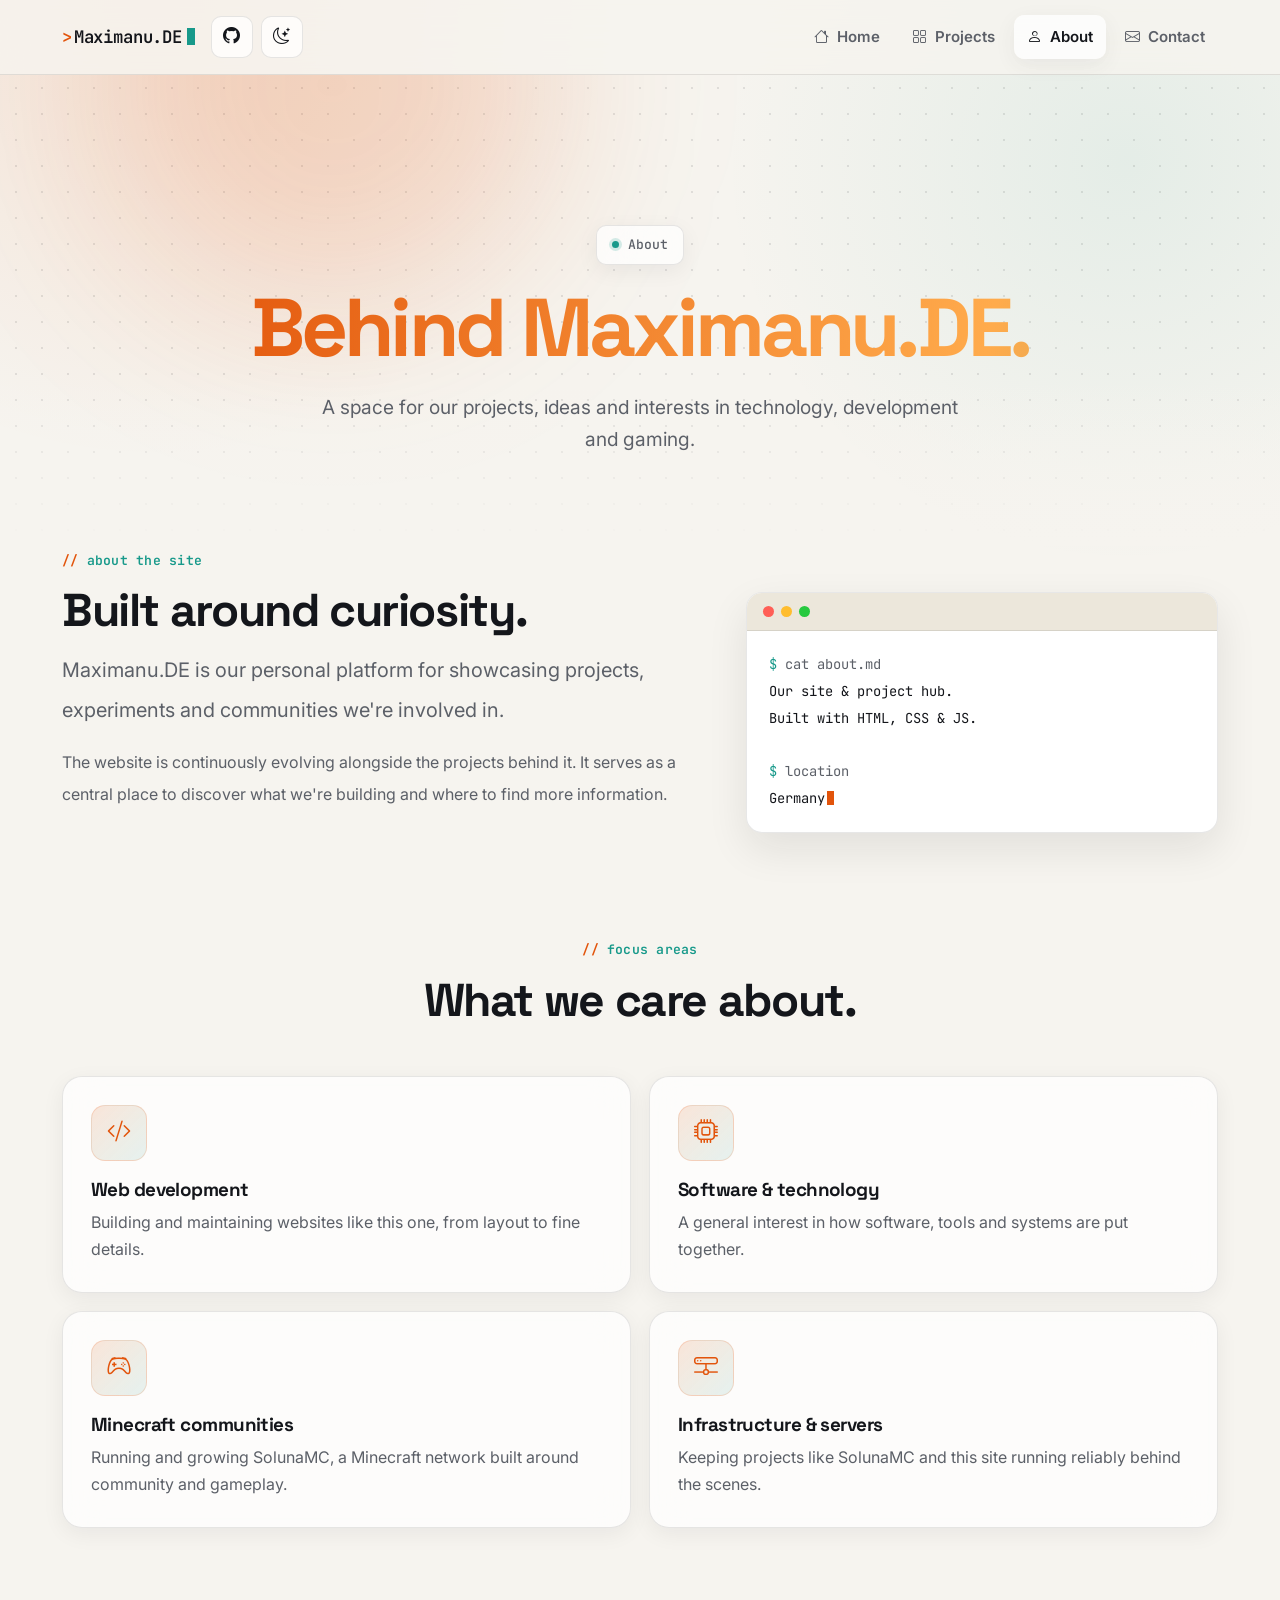
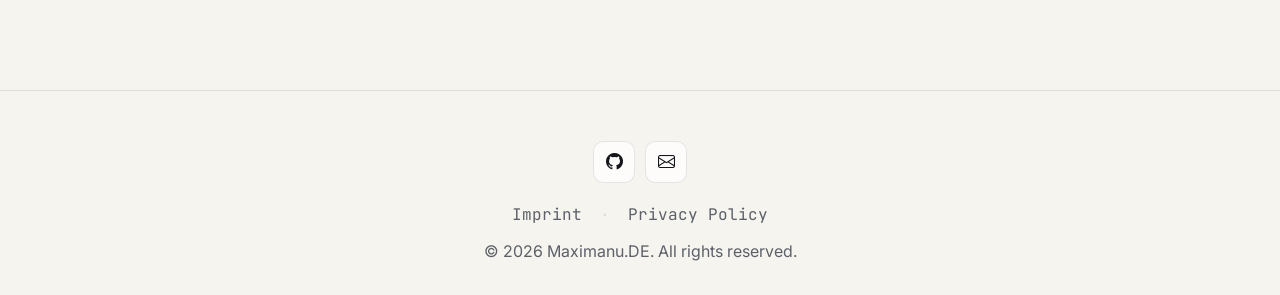
==== about/index.html @ f3bd1462 "Remove Bootstrap and rewrite the CSS without it Drop the Bootstrap 5 CSS and JS bundle from every pa" ====
<!DOCTYPE html>
<html lang="en">
<head>
    <meta charset="UTF-8">
    <meta name="viewport" content="width=device-width, initial-scale=1.0">

    <meta name="description" content="Learn more about Maximanu.DE and the person behind the projects.">

    <link rel="canonical" href="https://maximanu.de/about/">

    <meta property="og:type" content="website">
    <meta property="og:site_name" content="Maximanu.DE">
    <meta property="og:title" content="About - Maximanu.DE">
    <meta property="og:description" content="Learn more about Maximanu.DE and the person behind the projects.">
    <meta property="og:url" content="https://maximanu.de/about/">

    <meta name="twitter:card" content="summary">
    <meta name="twitter:title" content="About - Maximanu.DE">
    <meta name="twitter:description" content="Learn more about Maximanu.DE and the person behind the projects.">

    <meta name="theme-color" content="#e2540b">

    <title>About - Maximanu.DE</title>

    <link rel="icon" type="image/svg+xml" href="/favicon.svg">
    <link rel="mask-icon" href="/favicon.svg" color="#e2540b">

    <link rel="preconnect" href="https://fonts.googleapis.com">
    <link rel="preconnect" href="https://fonts.gstatic.com" crossorigin>
    <link
        rel="stylesheet"
        href="https://fonts.googleapis.com/css2?family=Inter:wght@400;500;600;700;800;900&family=Space+Grotesk:wght@500;600;700&family=JetBrains+Mono:wght@400;500;600;700&display=swap"
    >

    <link rel="stylesheet" href="https://cdn.jsdelivr.net/npm/bootstrap-icons@1.13.1/font/bootstrap-icons.min.css">
    <link rel="stylesheet" href="/css/style.css">

    <script>
        (function () {
            var stored = localStorage.getItem("theme");
            var theme = stored === "light" || stored === "dark"
                ? stored
                : (window.matchMedia("(prefers-color-scheme: dark)").matches ? "dark" : "light");
            document.documentElement.setAttribute("data-theme", theme);
        })();
    </script>
</head>

<body>
    <div id="header"></div>

    <main>
        <section class="page-header">
            <div class="container">
                <div class="hero-badge">
                    About
                </div>

                <h1>Behind Maximanu.DE.</h1>

                <p>
                    A space for our projects, ideas and interests
                    in technology, development and gaming.
                </p>
            </div>
        </section>

        <section class="section section--flush">
            <div class="container">
                <div class="split">
                    <div class="about-copy">
                        <div class="section-heading section-heading--start">
                            <div class="eyebrow">about the site</div>

                            <h2>Built around curiosity.</h2>
                        </div>

                        <p class="lead">
                            Maximanu.DE is our personal platform for
                            showcasing projects, experiments and communities
                            we're involved in.
                        </p>

                        <p>
                            The website is continuously evolving alongside
                            the projects behind it. It serves as a central
                            place to discover what we're building and where
                            to find more information.
                        </p>
                    </div>

                    <div>
                        <div class="terminal">
                            <div class="terminal-bar">
                                <span class="terminal-dot"></span>
                                <span class="terminal-dot"></span>
                                <span class="terminal-dot"></span>
                            </div>

                            <div class="terminal-body">
                                <div><span class="prompt">$</span> cat about.md</div>
                                <div class="out">Our site &amp; project hub.</div>
                                <div class="out">Built with HTML, CSS &amp; JS.</div>
                                <div>&nbsp;</div>
                                <div><span class="prompt">$</span> location</div>
                                <div class="out">Germany<span class="terminal-cursor" aria-hidden="true"></span></div>
                            </div>
                        </div>
                    </div>
                </div>
            </div>
        </section>

        <section class="section section--flush">
            <div class="container">
                <div class="section-heading">
                    <div class="eyebrow">focus areas</div>

                    <h2>What we care about.</h2>
                </div>

                <div class="bento bento--2">
                    <div class="bento-item reveal">
                        <div class="tile">
                            <div class="feature-icon">
                                <i class="bi bi-code-slash"></i>
                            </div>

                            <h3>Web development</h3>

                            <p>
                                Building and maintaining websites like this
                                one, from layout to fine details.
                            </p>
                        </div>
                    </div>

                    <div class="bento-item reveal">
                        <div class="tile">
                            <div class="feature-icon">
                                <i class="bi bi-cpu"></i>
                            </div>

                            <h3>Software &amp; technology</h3>

                            <p>
                                A general interest in how software, tools
                                and systems are put together.
                            </p>
                        </div>
                    </div>

                    <div class="bento-item reveal">
                        <div class="tile">
                            <div class="feature-icon">
                                <i class="bi bi-controller"></i>
                            </div>

                            <h3>Minecraft communities</h3>

                            <p>
                                Running and growing SolunaMC, a Minecraft
                                network built around community and gameplay.
                            </p>
                        </div>
                    </div>

                    <div class="bento-item reveal">
                        <div class="tile">
                            <div class="feature-icon">
                                <i class="bi bi-hdd-network"></i>
                            </div>

                            <h3>Infrastructure &amp; servers</h3>

                            <p>
                                Keeping projects like SolunaMC and this site
                                running reliably behind the scenes.
                            </p>
                        </div>
                    </div>
                </div>
            </div>
        </section>
    </main>

    <div id="footer"></div>

    <script src="/js/main.js"></script>
</body>
</html>
---- css/style.css ----
:root {
    --bg: #f6f4ef;
    --bg-alt: #ece7db;
    --surface: rgba(255, 255, 255, 0.72);
    --surface-solid: #ffffff;
    --text: #14161b;
    --text-muted: #5c6068;
    --border: rgba(20, 22, 27, 0.1);

    --primary: #e2540b;
    --primary-2: #ffab4c;
    --accent: #17998a;

    --gradient: linear-gradient(
        100deg,
        var(--primary) 0%,
        var(--primary-2) 48%,
        var(--accent) 100%
    );

    --shadow-sm: 0 6px 22px rgba(20, 22, 27, 0.06);
    --shadow-md: 0 16px 42px rgba(20, 22, 27, 0.09);
    --shadow-lg: 0 28px 80px rgba(20, 22, 27, 0.14);

    --radius-sm: 12px;
    --radius-md: 16px;
    --radius-lg: 20px;

    --font-heading: "Space Grotesk", Inter, sans-serif;
    --font-body:
        Inter,
        -apple-system,
        BlinkMacSystemFont,
        "Segoe UI",
        Roboto,
        Helvetica,
        Arial,
        sans-serif;
    --font-mono: "JetBrains Mono", ui-monospace, SFMono-Regular, Menlo, Consolas, monospace;

    --transition: 200ms cubic-bezier(0.2, 0.8, 0.2, 1);

    color-scheme: light;
}

@media (prefers-color-scheme: dark) {
    :root:not([data-theme="light"]) {
        --bg: #0a0c11;
        --bg-alt: #10131a;
        --surface: rgba(19, 22, 30, 0.72);
        --surface-solid: #12151d;
        --text: #f3f1ea;
        --text-muted: #979ca7;
        --border: rgba(255, 255, 255, 0.09);

        --primary: #ff7a3d;
        --primary-2: #ffc169;
        --accent: #2fd4bf;

        --shadow-sm: 0 6px 22px rgba(0, 0, 0, 0.28);
        --shadow-md: 0 16px 42px rgba(0, 0, 0, 0.36);
        --shadow-lg: 0 28px 80px rgba(0, 0, 0, 0.5);

        color-scheme: dark;
    }
}

:root[data-theme="dark"] {
    --bg: #0a0c11;
    --bg-alt: #10131a;
    --surface: rgba(19, 22, 30, 0.72);
    --surface-solid: #12151d;
    --text: #f3f1ea;
    --text-muted: #979ca7;
    --border: rgba(255, 255, 255, 0.09);

    --primary: #ff7a3d;
    --primary-2: #ffc169;
    --accent: #2fd4bf;

    --shadow-sm: 0 6px 22px rgba(0, 0, 0, 0.28);
    --shadow-md: 0 16px 42px rgba(0, 0, 0, 0.36);
    --shadow-lg: 0 28px 80px rgba(0, 0, 0, 0.5);

    color-scheme: dark;
}

/* Base */

*,
*::before,
*::after {
    box-sizing: border-box;
}

html {
    scroll-behavior: smooth;

    -webkit-text-size-adjust: 100%;
    text-size-adjust: 100%;
}

body {
    min-height: 100vh;
    margin: 0;
    overflow-x: hidden;

    background:
        radial-gradient(
            circle at 12% 0%,
            rgba(226, 84, 11, 0.1),
            transparent 32%
        ),
        radial-gradient(
            circle at 88% 18%,
            rgba(23, 153, 138, 0.08),
            transparent 30%
        ),
        var(--bg);
    background-attachment: fixed;

    color: var(--text);

    font-family: var(--font-body);
    font-size: 1rem;
    font-weight: 400;

    line-height: 1.7;

    -webkit-tap-highlight-color: transparent;

    transition:
        background-color 300ms ease,
        color 300ms ease;
}

::selection {
    background: rgba(226, 84, 11, 0.24);
}

img,
svg {
    vertical-align: middle;
}

img {
    max-width: 100%;
    height: auto;
}

a {
    color: inherit;
    text-decoration: none;
    transition:
        color var(--transition),
        opacity var(--transition);
}

a:hover {
    color: var(--primary);
}

button {
    margin: 0;

    color: inherit;

    font: inherit;
    text-transform: none;
}

button:not(:disabled) {
    cursor: pointer;
}

:focus:not(:focus-visible) {
    outline: 0;
}

ul,
ol {
    margin: 0 0 1rem;
    padding-left: 2rem;
}

hr {
    margin: 1rem 0;

    border: 0;
    border-top: 1px solid currentColor;

    color: inherit;
    opacity: 0.25;
}

/* Layout */

.container {
    width: min(1180px, calc(100% - 40px));
    margin-inline: auto;
    padding-inline: 12px;
}

/* Typography */

h1,
h2,
h3,
h4,
h5,
h6 {
    margin: 0 0 0.5rem;

    color: var(--text);
    font-family: var(--font-heading);
    font-weight: 700;
    line-height: 1.2;
    letter-spacing: -0.03em;
}

h1 {
    font-size: min(calc(1.375rem + 1.5vw), 2.5rem);
}

h2 {
    font-size: min(calc(1.325rem + 0.9vw), 2rem);
}

h3 {
    font-size: min(calc(1.3rem + 0.6vw), 1.75rem);
}

h4 {
    font-size: min(calc(1.275rem + 0.3vw), 1.5rem);
}

h5 {
    font-size: 1.25rem;
}

h6 {
    font-size: 1rem;
}

p {
    margin: 0 0 1rem;
    color: var(--text-muted);
}

.lead {
    font-size: 1.25rem;
}

.mono {
    font-family: var(--font-mono);
}

/* Header */

.navbar {
    position: sticky;
    top: 0;
    z-index: 1000;

    /*
       padding, not min-height: the bar's height must always equal its
       content's height. A min-height taller than the collapsed content
       leaves slack that disappears once the mobile menu opens, and the
       brand row visibly jumps.
    */
    padding-block: 15px;

    border-bottom: 1px solid var(--border);

    background: rgba(246, 244, 239, 0.78);

    backdrop-filter: blur(20px);
    -webkit-backdrop-filter: blur(20px);

    transition:
        background var(--transition),
        border-color var(--transition);
}

@media (prefers-color-scheme: dark) {
    :root:not([data-theme="light"]) .navbar {
        background: rgba(10, 12, 17, 0.78);
    }
}

[data-theme="dark"] .navbar {
    background: rgba(10, 12, 17, 0.78);
}

.navbar > .container {
    display: flex;
    flex-wrap: nowrap;
    align-items: center;
    justify-content: space-between;
}

.navbar-brand {
    display: inline-flex;
    align-items: baseline;
    gap: 2px;

    margin-right: 16px;
    padding-block: 5px;

    color: var(--text);

    font-family: var(--font-mono);
    font-size: 1.08rem;
    font-weight: 600;
    letter-spacing: -0.01em;
    white-space: nowrap;
}

.navbar-brand:hover {
    color: var(--primary);
}

.navbar-brand .prompt {
    color: var(--primary);
}

.navbar-brand .cursor {
    display: inline-block;
    width: 8px;
    height: 1em;
    margin-left: 3px;

    background: var(--accent);

    position: relative;
    top: 2px;

    animation: blink 1.1s step-end infinite;
}

.navbar-actions {
    display: flex;
    align-items: center;
    gap: 8px;
}

.navbar-collapse {
    display: flex;
    flex-grow: 1;
    align-items: center;
}

.navbar-nav {
    display: flex;
    gap: 6px;

    margin: 0 0 0 auto;
    padding: 0;

    list-style: none;
}

.nav-link {
    display: flex;
    align-items: center;
    gap: 8px;

    padding: 9px 13px;
    border-radius: 10px;

    color: var(--text-muted);

    font-size: 0.94rem;
    font-weight: 600;

    transition:
        color var(--transition),
        background var(--transition),
        transform var(--transition);
}

.nav-link:hover {
    color: var(--text);
    background: var(--surface);
    transform: translateY(-1px);
}

.nav-link.active {
    color: var(--text);
    background: var(--surface);
    box-shadow: var(--shadow-sm);
}

.navbar-toggler {
    display: none;

    padding: 8px 10px;

    border: 1px solid var(--border);
    border-radius: 10px;

    background: var(--surface);
    color: var(--text);

    font-size: 1.25rem;
    line-height: 1;

    transition: box-shadow var(--transition);
}

.navbar-toggler:focus-visible {
    outline: none;
    box-shadow: 0 0 0 4px rgba(226, 84, 11, 0.14);
}

@media (max-width: 991.98px) {
    .navbar > .container {
        flex-wrap: wrap;
    }

    .navbar-toggler {
        display: block;
    }

    /* Collapsible menu: animates its row from 0fr to 1fr. */
    .navbar-collapse {
        display: grid;
        flex-basis: 100%;
        grid-template-rows: 0fr;

        visibility: hidden;

        transition:
            grid-template-rows 350ms ease,
            margin-top 350ms ease,
            visibility 0s linear 350ms;
    }

    .navbar-collapse.is-open {
        grid-template-rows: 1fr;

        margin-top: 15px;

        visibility: visible;

        transition:
            grid-template-rows 350ms ease,
            margin-top 350ms ease;
    }

    .navbar-nav {
        flex-direction: column;

        min-height: 0;
        overflow: hidden;

        /* Room for the active link's shadow inside the clipped area. */
        margin: -4px -20px -24px;
        padding: 4px 20px 24px;
    }
}

/* Icon buttons (theme toggle, GitHub link) */

.icon-btn {
    display: grid;
    flex-shrink: 0;
    place-items: center;

    width: 42px;
    height: 42px;

    border: 1px solid var(--border);
    border-radius: 10px;

    background: var(--surface);
    color: var(--text);

    font-size: 1.05rem;
    line-height: 1;

    cursor: pointer;

    transition:
        transform var(--transition),
        box-shadow var(--transition),
        border-color var(--transition),
        background var(--transition);
}

.icon-btn:hover {
    color: var(--primary);
    transform: translateY(-1px);

    border-color: rgba(226, 84, 11, 0.3);

    box-shadow: var(--shadow-sm);
}

.icon-btn:focus-visible {
    outline: none;

    box-shadow: 0 0 0 4px rgba(226, 84, 11, 0.15);
}

/* Hero */

.hero,
.page-header,
.error-page {
    position: relative;
    isolation: isolate;
    overflow: hidden;

    padding: clamp(80px, 12vw, 150px) 0 90px;

    text-align: center;

    background-image:
        radial-gradient(var(--border) 1px, transparent 1px);
    background-size: 26px 26px;
    background-position: center top;
}

.hero::after,
.page-header::after,
.error-page::after {
    content: "";

    position: absolute;
    inset: 0;
    z-index: -1;

    background: linear-gradient(
        to bottom,
        transparent 0%,
        transparent 65%,
        var(--bg) 100%
    );

    pointer-events: none;
}

.hero::before,
.page-header::before,
.error-page::before {
    content: "";

    position: absolute;
    z-index: -1;

    width: 460px;
    height: 460px;

    top: -220px;
    left: 8%;

    border-radius: 50%;

    background: rgba(226, 84, 11, 0.16);

    filter: blur(90px);

    pointer-events: none;
}

.hero h1,
.page-header h1 {
    max-width: 950px;
    margin: 22px auto;

    font-size: clamp(2.8rem, 6.4vw, 5.6rem);

    font-weight: 700;
    line-height: 1;

    letter-spacing: -0.045em;

    background: var(--gradient);
    background-size: 180% 180%;

    -webkit-background-clip: text;
    background-clip: text;

    color: transparent;

    animation:
        fade-up 700ms ease both,
        gradient-shift 8s ease-in-out infinite;
}

.hero p,
.page-header p {
    max-width: 660px;
    margin: 0 auto;

    color: var(--text-muted);

    font-size: clamp(1rem, 2vw, 1.2rem);

    animation: fade-up 700ms 100ms ease both;
}

/* Eyebrow */

.eyebrow {
    display: inline-flex;
    align-items: center;
    gap: 8px;

    margin-bottom: 14px;

    color: var(--accent);

    font-family: var(--font-mono);
    font-size: 0.82rem;
    font-weight: 600;
    letter-spacing: 0.02em;
}

.eyebrow::before {
    content: "//";
    color: var(--primary);
}

.hero-badge {
    display: inline-flex;
    align-items: center;
    gap: 9px;

    padding: 8px 15px;

    border: 1px solid var(--border);
    border-radius: 10px;

    background: var(--surface);

    color: var(--text-muted);

    font-family: var(--font-mono);
    font-size: 0.82rem;
    font-weight: 500;

    box-shadow: var(--shadow-sm);

    backdrop-filter: blur(20px);
    -webkit-backdrop-filter: blur(20px);

    animation: fade-up 600ms ease both;
}

.hero-badge::before {
    content: "";

    width: 7px;
    height: 7px;
    flex-shrink: 0;

    border-radius: 50%;

    background: var(--accent);

    box-shadow: 0 0 0 3px rgba(23, 153, 138, 0.18);
}

.hero-actions {
    display: flex;
    flex-direction: column;
    align-items: center;
    justify-content: center;
    gap: 12px;

    margin-top: 32px;
}

@media (min-width: 576px) {
    .hero-actions {
        flex-direction: row;
    }
}

/* Terminal mock */

.terminal {
    width: min(560px, 100%);
    margin: 46px auto 0;

    text-align: left;

    border: 1px solid var(--border);
    border-radius: var(--radius-md);

    background: var(--surface-solid);

    box-shadow: var(--shadow-md);

    overflow: hidden;

    animation: fade-up 700ms 200ms ease both;
}

.terminal-bar {
    display: flex;
    gap: 7px;

    padding: 13px 16px;

    border-bottom: 1px solid var(--border);

    background: var(--bg-alt);
}

.terminal-dot {
    width: 11px;
    height: 11px;
    border-radius: 50%;
}

.terminal-dot:nth-child(1) {
    background: #ff5f56;
}

.terminal-dot:nth-child(2) {
    background: #ffbd2e;
}

.terminal-dot:nth-child(3) {
    background: #27c93f;
}

.terminal-body {
    padding: 20px 22px;

    color: var(--text-muted);

    font-family: var(--font-mono);
    font-size: 0.86rem;
    line-height: 1.95;
}

.terminal-body .prompt {
    color: var(--accent);
}

.terminal-body .out {
    color: var(--text);
}

.terminal-cursor {
    display: inline-block;
    width: 7px;
    height: 1.05em;

    margin-left: 2px;

    background: var(--primary);
    vertical-align: -2px;

    animation: blink 1s step-end infinite;
}

/* Sections */

.section {
    position: relative;
    padding: clamp(64px, 8vw, 115px) 0;
}

.section-heading {
    max-width: 720px;
    margin: 0 auto 50px;

    text-align: center;
}

.section.section--flush {
    padding-top: 0;
}

.section-heading.section-heading--start {
    margin: 0;
    text-align: left;
}

.section-heading h2 {
    margin-bottom: 14px;

    font-size: clamp(1.9rem, 3.6vw, 3rem);

    line-height: 1.08;
}

.section-heading p {
    margin: 0;
    font-size: 1.03rem;
}

.section-actions {
    text-align: center;
}

/* Split layouts (about, contact) */

.split {
    display: grid;
    gap: 24px;
    align-items: start;
}

@media (min-width: 992px) {
    .split {
        grid-template-columns: 7fr 5fr;
    }

    .split.split--aside {
        grid-template-columns: 5fr 7fr;
        gap: 48px;
    }
}

.about-copy p {
    line-height: 2;
}

/* Bento grid */

.bento {
    display: grid;
    grid-template-columns: repeat(3, 1fr);
    gap: 18px;
}

.bento.bento--2 {
    grid-template-columns: repeat(2, 1fr);
}

.bento-item.span-full {
    grid-column: 1 / -1;
}

.project-grid {
    display: grid;
    grid-template-columns: repeat(2, 1fr);
    gap: 24px;
}

@media (max-width: 767.98px) {
    .bento,
    .bento.bento--2,
    .project-grid {
        grid-template-columns: 1fr;
    }
}

/* Cards */

.card,
.tile {
    position: relative;

    height: 100%;

    overflow: hidden;

    border: 1px solid var(--border);
    border-radius: var(--radius-lg);

    background: var(--surface);
    color: var(--text);

    box-shadow: var(--shadow-sm);

    backdrop-filter: blur(18px);
    -webkit-backdrop-filter: blur(18px);

    transition:
        transform var(--transition),
        box-shadow var(--transition),
        border-color var(--transition);
}

.card:hover,
.tile:hover {
    transform: translateY(-6px);

    border-color: rgba(226, 84, 11, 0.28);

    box-shadow: var(--shadow-lg);
}

.card-body {
    padding: 24px;
}

@media (min-width: 992px) {
    .card-body {
        padding: 48px;
    }
}

.card-head {
    display: flex;
    align-items: center;
    justify-content: space-between;

    margin-bottom: 24px;
}

.card-head .feature-icon {
    margin-bottom: 0;
}

.card-title {
    font-size: min(calc(1.3rem + 0.6vw), 1.75rem);
}

.card .tag-list {
    margin-bottom: 24px;
}

.tile {
    padding: 28px;
}

.tile-wide {
    display: flex;
    flex-direction: column;
    gap: 18px;
    justify-content: space-between;
}

@media (min-width: 576px) {
    .tile-wide {
        flex-direction: row;
        align-items: center;
    }
}

.tile-wide > .btn {
    flex-shrink: 0;
}

.tile-wide .status-badge {
    margin-bottom: 16px;
}

.tile-wide h3 {
    margin-top: 16px;
}

.tile h3 {
    margin-bottom: 8px;

    font-size: 1.18rem;
}

.tile p:last-child {
    margin-bottom: 0;
}

/* Feature icons */

.feature-icon {
    display: grid;
    place-items: center;

    width: 56px;
    height: 56px;

    margin-bottom: 18px;

    border: 1px solid rgba(226, 84, 11, 0.16);
    border-radius: 14px;

    background:
        linear-gradient(
            135deg,
            rgba(226, 84, 11, 0.14),
            rgba(23, 153, 138, 0.1)
        );

    color: var(--primary);

    font-size: 1.5rem;

    transition:
        transform var(--transition),
        box-shadow var(--transition);
}

.tile:hover .feature-icon {
    transform: scale(1.06) rotate(-2deg);

    box-shadow: 0 12px 32px rgba(226, 84, 11, 0.2);
}

/* Status badges & tags */

.status-badge {
    display: inline-flex;
    align-items: center;
    gap: 7px;

    padding: 5px 11px;

    border-radius: 999px;

    background: rgba(23, 153, 138, 0.12);

    color: var(--accent);

    font-family: var(--font-mono);
    font-size: 0.76rem;
    font-weight: 600;
    text-transform: uppercase;
    letter-spacing: 0.03em;
}

.status-badge::before {
    content: "";

    width: 6px;
    height: 6px;

    border-radius: 50%;

    background: var(--accent);

    box-shadow: 0 0 0 3px rgba(23, 153, 138, 0.18);
}

.tag {
    display: inline-block;

    padding: 5px 11px;

    border: 1px solid var(--border);
    border-radius: 999px;

    background: var(--surface-solid);

    color: var(--text-muted);

    font-family: var(--font-mono);
    font-size: 0.76rem;
    font-weight: 500;
}

.tag-list {
    display: flex;
    flex-wrap: wrap;
    gap: 8px;
}

.tag-list--center {
    justify-content: center;
}

/* Feature & contact cards */

.feature-card,
.contact-card {
    padding: clamp(24px, 4vw, 34px);

    border: 1px solid var(--border);
    border-radius: var(--radius-lg);

    background: var(--surface);

    box-shadow: var(--shadow-sm);

    backdrop-filter: blur(18px);
    -webkit-backdrop-filter: blur(18px);
}

.contact-card + .contact-card,
.section-heading + .contact-card {
    margin-top: 24px;
}

.contact-card hr {
    margin: 24px 0;
}

.contact-item {
    display: flex;
    align-items: flex-start;
    gap: 16px;
}

.contact-item .feature-icon {
    flex-shrink: 0;
    margin-bottom: 0;
}

.contact-item h3 {
    font-size: 1rem;
}

.contact-item p {
    margin: 0;
}

/* Buttons */

.btn {
    display: inline-flex;
    align-items: center;
    justify-content: center;
    gap: 8px;

    min-height: 46px;

    padding: 11px 22px;

    border: 1px solid transparent;
    border-radius: 11px;

    font-size: 1rem;
    font-weight: 600;
    line-height: 1.5;
    text-align: center;
    vertical-align: middle;

    cursor: pointer;
    user-select: none;

    transition:
        transform var(--transition),
        box-shadow var(--transition),
        background var(--transition),
        border-color var(--transition);
}

.btn:focus-visible {
    outline: none;

    box-shadow: 0 0 0 4px rgba(226, 84, 11, 0.2);
}

.btn-primary {
    border: 0;

    background: var(--primary);

    color: #ffffff;

    box-shadow: 0 10px 26px rgba(226, 84, 11, 0.28);
}

.btn-primary:hover {
    transform: translateY(-2px);

    background: var(--primary);
    background: color-mix(in srgb, var(--primary) 88%, black);
    color: #ffffff;

    box-shadow: 0 16px 36px rgba(226, 84, 11, 0.36);
}

.btn-secondary {
    border: 1px solid var(--border);

    background: var(--surface);

    color: var(--text);

    box-shadow: var(--shadow-sm);
}

.btn-secondary:hover {
    transform: translateY(-2px);

    border-color: rgba(226, 84, 11, 0.24);

    background: var(--surface-solid);

    color: var(--text);

    box-shadow: var(--shadow-md);
}

/* Legal content */

.legal-content {
    width: min(860px, 100%);
    margin-inline: auto;

    padding: clamp(28px, 5vw, 56px);

    border: 1px solid var(--border);
    border-radius: var(--radius-lg);

    background: var(--surface);

    box-shadow: var(--shadow-sm);

    backdrop-filter: blur(18px);
    -webkit-backdrop-filter: blur(18px);
}

.legal-content h2 {
    margin-top: 44px;
    margin-bottom: 16px;

    font-size: clamp(1.35rem, 3vw, 1.8rem);
}

.legal-content h2:first-child {
    margin-top: 0;
}

.legal-content h3 {
    margin-top: 30px;
    margin-bottom: 10px;

    font-size: 1.08rem;
}

.legal-content p {
    color: var(--text-muted);
}

.legal-content strong {
    color: var(--text);
}

.legal-content .legal-updated {
    margin-top: 48px;
}

/* Error page */

.error-code {
    margin: 0;

    font-family: var(--font-heading);
    font-size: clamp(5.5rem, 18vw, 10rem);

    font-weight: 700;
    line-height: 0.9;

    letter-spacing: -0.03em;

    background: var(--gradient);
    background-size: 180% 180%;

    -webkit-background-clip: text;
    background-clip: text;

    color: transparent;

    animation:
        fade-up 700ms ease both,
        gradient-shift 8s ease-in-out infinite;
}

.error-page h1 {
    margin-top: 24px;

    font-size: min(calc(1.375rem + 1.5vw), 2.5rem);
    letter-spacing: -0.04em;
}

.error-page p {
    max-width: 550px;
    margin: 16px auto 0;
}

/* Footer */

footer {
    margin-top: 60px;
    padding: 50px 0 30px;

    border-top: 1px solid var(--border);

    text-align: center;
}

footer a {
    color: var(--text-muted);
}

footer a:hover {
    color: var(--primary);
}

.footer-links {
    display: flex;
    flex-wrap: wrap;
    align-items: center;
    justify-content: center;
    gap: 8px 18px;

    margin-bottom: 10px;
}

.footer-links .divider {
    color: var(--border);
}

.footer-social {
    display: flex;
    align-items: center;
    justify-content: center;
    gap: 10px;

    margin-bottom: 18px;
}

.footer-copy {
    margin: 0;
}

/* Reveal-on-scroll */

.reveal {
    opacity: 1;
}

[data-reveal] .reveal {
    opacity: 0;
    transform: translateY(18px);
    transition:
        opacity 600ms ease,
        transform 600ms ease;
}

[data-reveal] .reveal.is-visible {
    opacity: 1;
    transform: translateY(0);
}

/* Animations */

@keyframes fade-up {
    from {
        opacity: 0;
        transform: translateY(22px);
    }

    to {
        opacity: 1;
        transform: translateY(0);
    }
}

@keyframes gradient-shift {
    0%,
    100% {
        background-position: 0% 50%;
    }

    50% {
        background-position: 100% 50%;
    }
}

@keyframes blink {
    50% {
        opacity: 0;
    }
}

/* Tablet */

@media (max-width: 991.98px) {
    .container {
        width: min(100% - 34px, 760px);
    }

    .navbar {
        padding-block: 12px;
    }

    .hero,
    .page-header,
    .error-page {
        padding-top: 100px;
        padding-bottom: 75px;
    }

    .section {
        padding: 72px 0;
    }
}

/* Mobile */

@media (max-width: 767.98px) {
    .container {
        width: calc(100% - 28px);
    }

    .hero,
    .page-header,
    .error-page {
        padding-top: 82px;
        padding-bottom: 60px;
    }

    .section {
        padding: 56px 0;
    }

    .section-heading {
        margin-bottom: 32px;
    }

    .legal-content {
        padding: 25px;
        border-radius: 20px;
    }

    .btn {
        min-height: 48px;
    }
}

/* Small phones */

@media (max-width: 479.98px) {
    .container {
        width: calc(100% - 22px);
    }

    .hero,
    .page-header,
    .error-page {
        padding-top: 72px;
    }

    .hero-badge {
        font-size: 0.75rem;
    }

    .btn {
        width: 100%;
    }
}

/* Reduced motion */

@media (prefers-reduced-motion: reduce) {
    html {
        scroll-behavior: auto;
    }

    *,
    *::before,
    *::after {
        animation-duration: 0.01ms !important;
        animation-iteration-count: 1 !important;
        transition-duration: 0.01ms !important;
    }

    .reveal {
        opacity: 1;
        transform: none;
    }
}
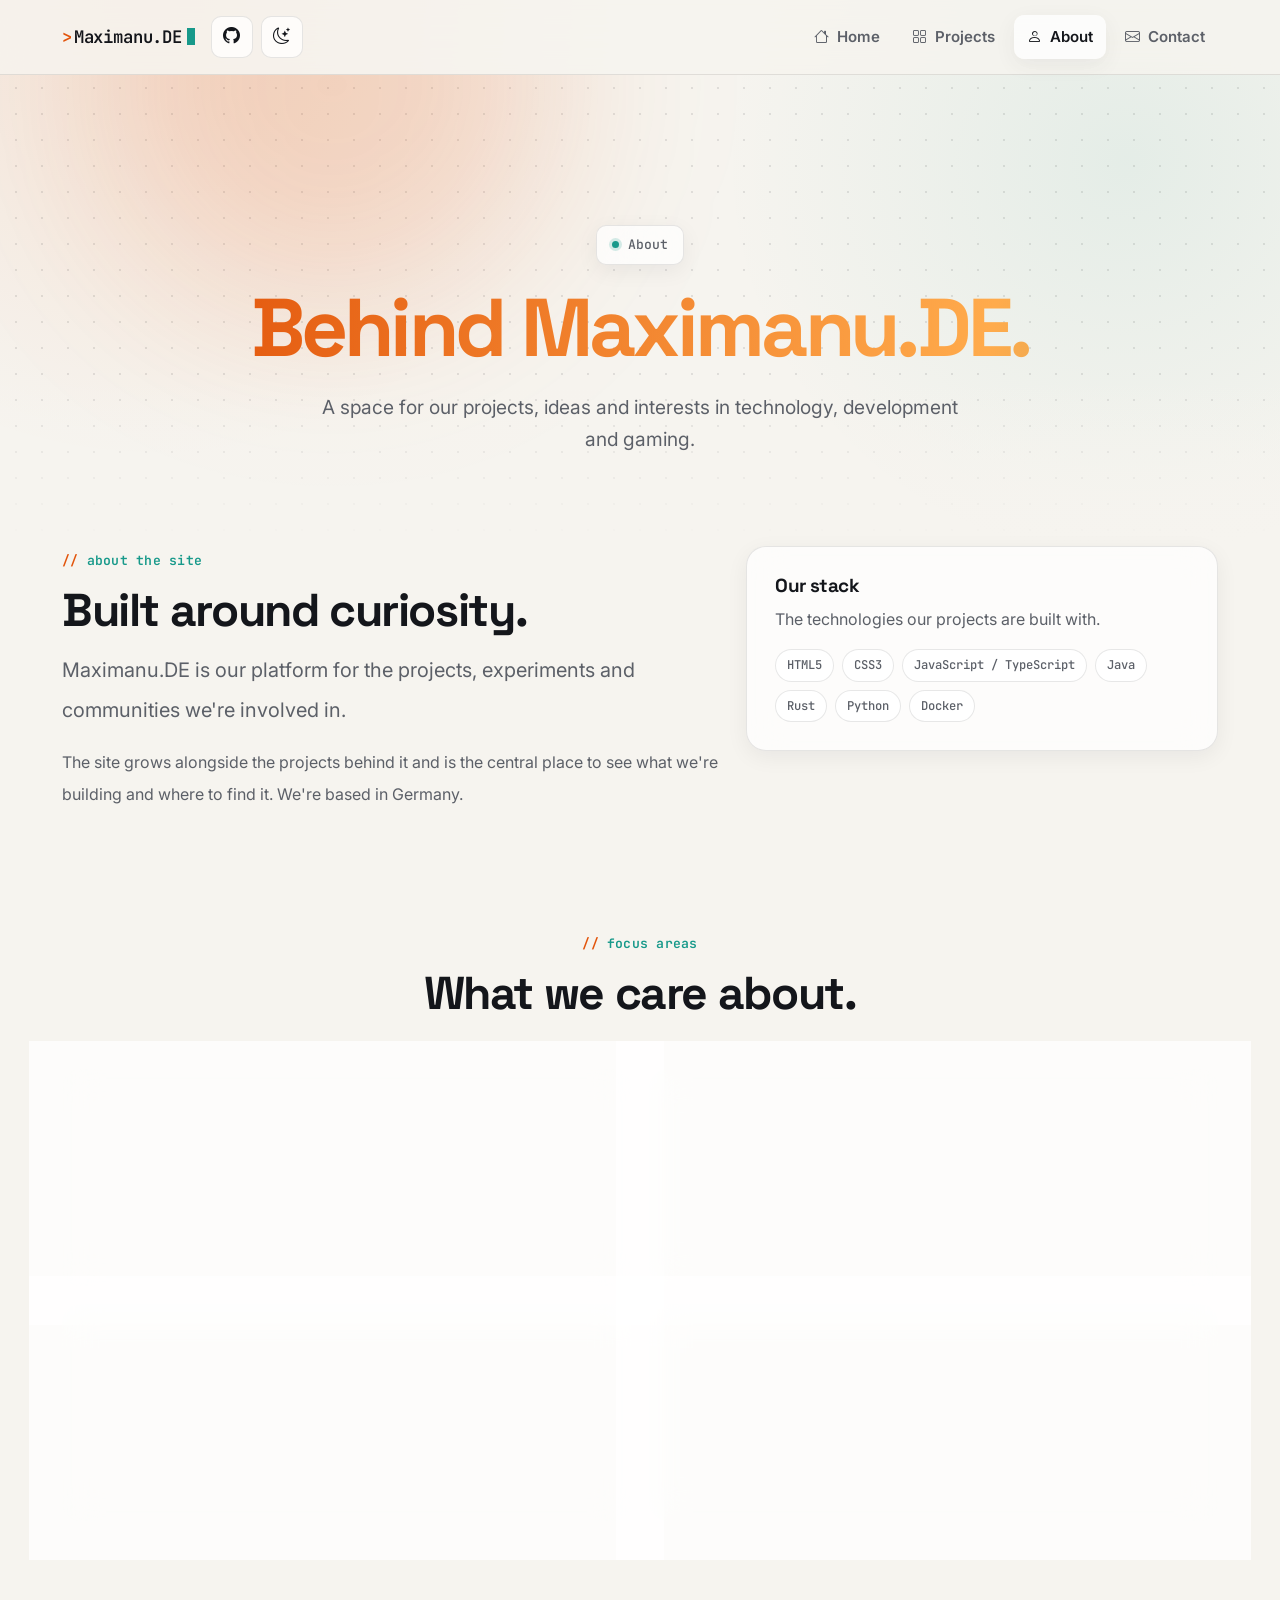
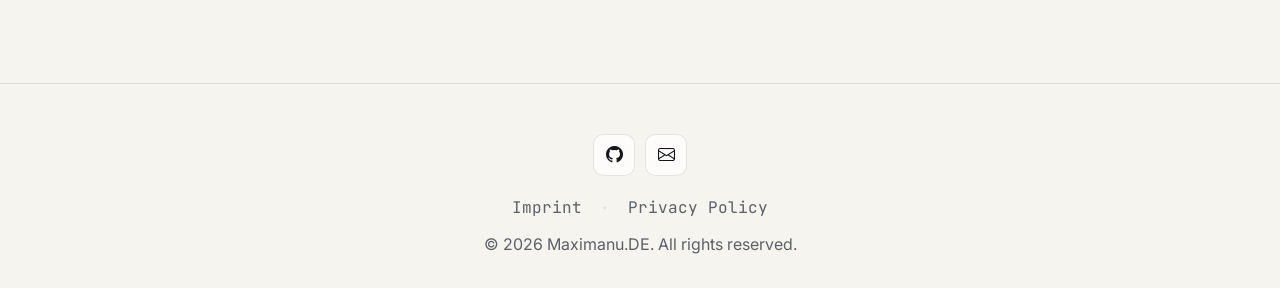
==== commit 94593249: "Clean up page content and remove duplicate sections Home no longer repeats the about page's focus ar" ====
--- a/about/index.html
+++ b/about/index.html
@@ -76,35 +76,33 @@
                         </div>
 
                         <p class="lead">
-                            Maximanu.DE is our personal platform for
-                            showcasing projects, experiments and communities
-                            we're involved in.
+                            Maximanu.DE is our platform for the projects,
+                            experiments and communities we're involved in.
                         </p>
 
                         <p>
-                            The website is continuously evolving alongside
-                            the projects behind it. It serves as a central
-                            place to discover what we're building and where
-                            to find more information.
+                            The site grows alongside the projects behind it
+                            and is the central place to see what we're
+                            building and where to find it. We're based in
+                            Germany.
                         </p>
                     </div>
 
-                    <div>
-                        <div class="terminal">
-                            <div class="terminal-bar">
-                                <span class="terminal-dot"></span>
-                                <span class="terminal-dot"></span>
-                                <span class="terminal-dot"></span>
-                            </div>
+                    <div class="tile">
+                        <h3>Our stack</h3>
 
-                            <div class="terminal-body">
-                                <div><span class="prompt">$</span> cat about.md</div>
-                                <div class="out">Our site &amp; project hub.</div>
-                                <div class="out">Built with HTML, CSS &amp; JS.</div>
-                                <div>&nbsp;</div>
-                                <div><span class="prompt">$</span> location</div>
-                                <div class="out">Germany<span class="terminal-cursor" aria-hidden="true"></span></div>
-                            </div>
+                        <p>
+                            The technologies our projects are built with.
+                        </p>
+
+                        <div class="tag-list">
+                            <span class="tag">HTML5</span>
+                            <span class="tag">CSS3</span>
+                            <span class="tag">JavaScript / TypeScript</span>
+                            <span class="tag">Java</span>
+                            <span class="tag">Rust</span>
+                            <span class="tag">Python</span>
+                            <span class="tag">Docker</span>
                         </div>
                     </div>
                 </div>
--- a/css/style.css
+++ b/css/style.css
@@ -811,15 +811,14 @@
     .split {
         grid-template-columns: 7fr 5fr;
     }
-
-    .split.split--aside {
-        grid-template-columns: 5fr 7fr;
-        gap: 48px;
-    }
 }
 
 .about-copy p {
     line-height: 2;
+}
+
+.split > .tile {
+    height: auto;
 }
 
 /* Bento grid */
@@ -1058,6 +1057,11 @@
 
 /* Feature & contact cards */
 
+.contact-card {
+    max-width: 560px;
+    margin-inline: auto;
+}
+
 .feature-card,
 .contact-card {
     padding: clamp(24px, 4vw, 34px);
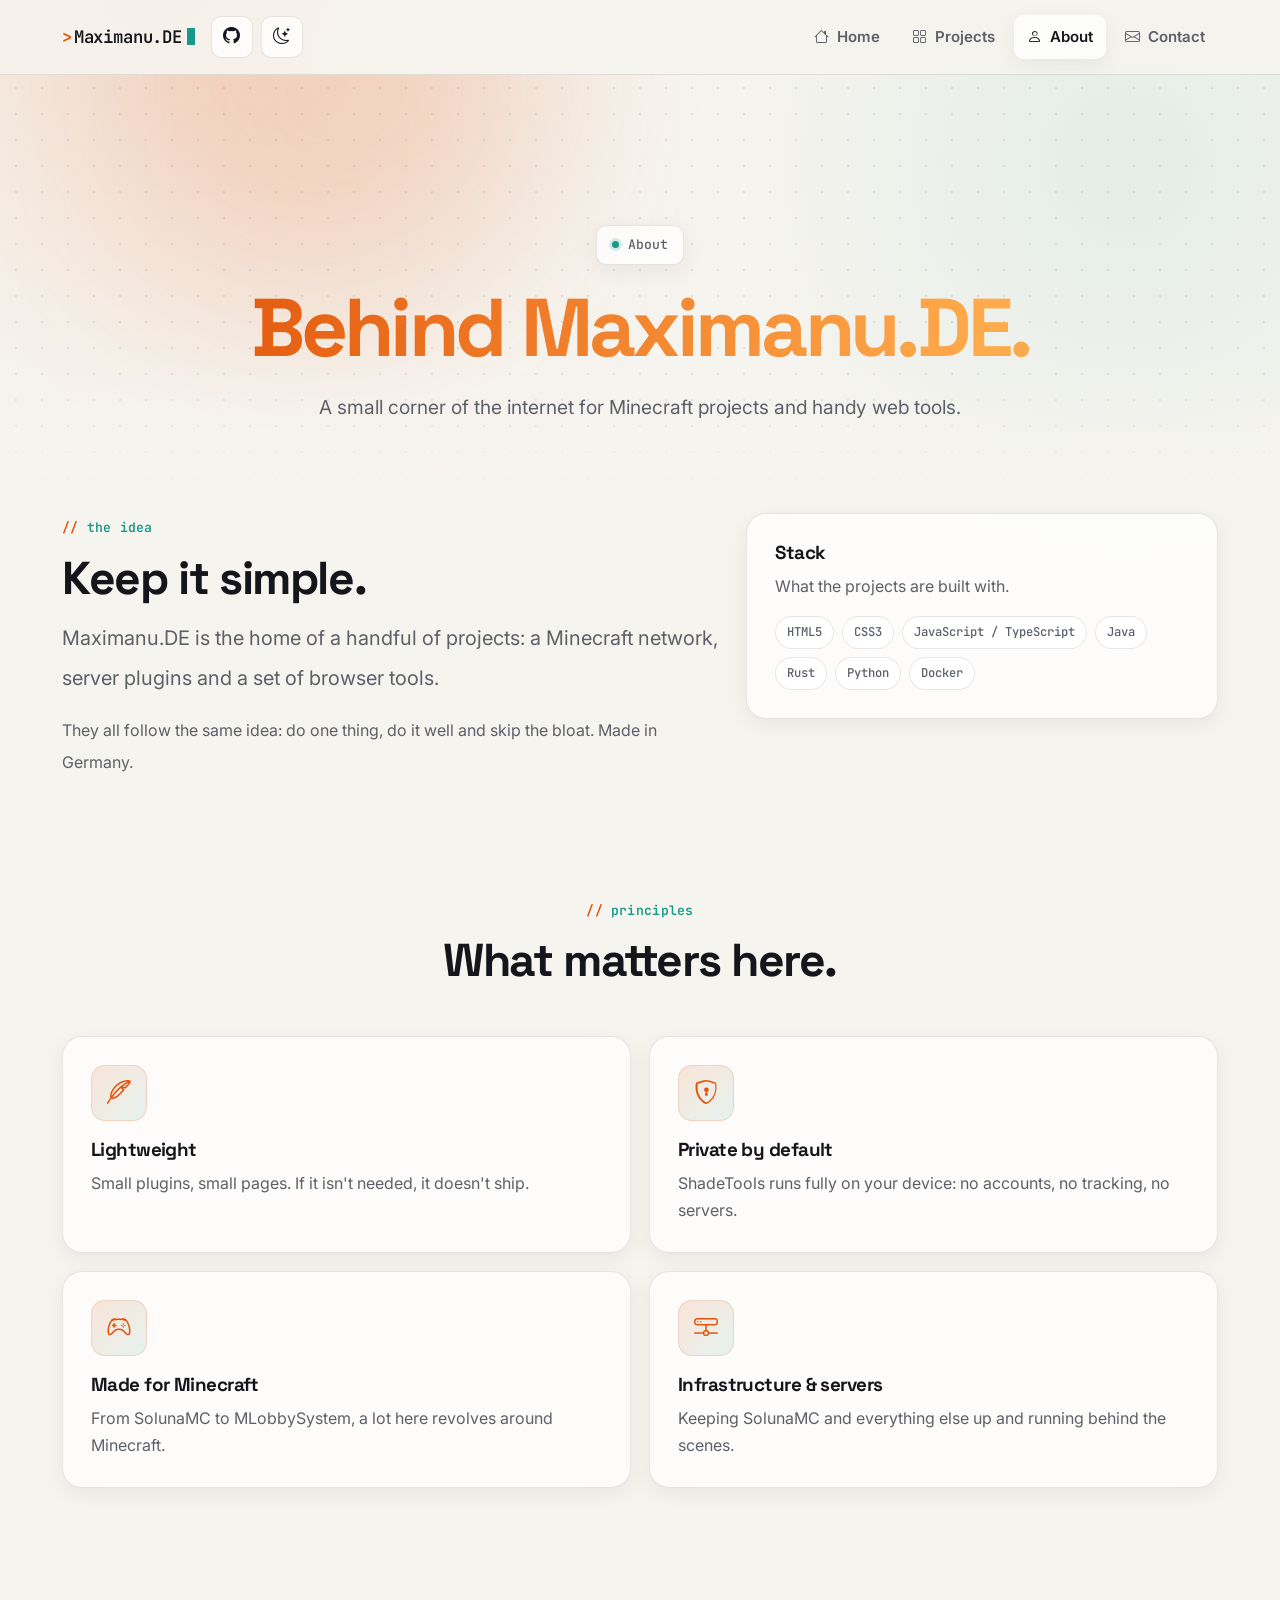
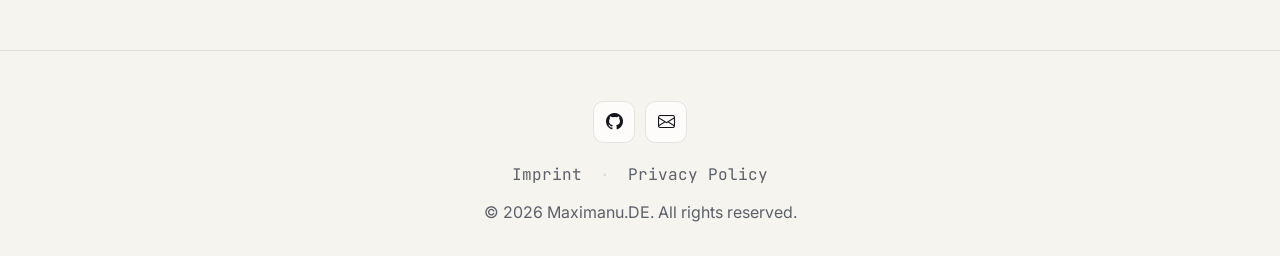
==== commit 492c266c: "Rewrite site copy around the actual projects Present Maximanu.DE as a brand with a casual tone inste" ====
--- a/about/index.html
+++ b/about/index.html
@@ -4,19 +4,19 @@
     <meta charset="UTF-8">
     <meta name="viewport" content="width=device-width, initial-scale=1.0">
 
-    <meta name="description" content="Learn more about Maximanu.DE and the person behind the projects.">
+    <meta name="description" content="What Maximanu.DE is about: simple, lightweight projects for Minecraft and the web.">
 
     <link rel="canonical" href="https://maximanu.de/about/">
 
     <meta property="og:type" content="website">
     <meta property="og:site_name" content="Maximanu.DE">
     <meta property="og:title" content="About - Maximanu.DE">
-    <meta property="og:description" content="Learn more about Maximanu.DE and the person behind the projects.">
+    <meta property="og:description" content="What Maximanu.DE is about: simple, lightweight projects for Minecraft and the web.">
     <meta property="og:url" content="https://maximanu.de/about/">
 
     <meta name="twitter:card" content="summary">
     <meta name="twitter:title" content="About - Maximanu.DE">
-    <meta name="twitter:description" content="Learn more about Maximanu.DE and the person behind the projects.">
+    <meta name="twitter:description" content="What Maximanu.DE is about: simple, lightweight projects for Minecraft and the web.">
 
     <meta name="theme-color" content="#e2540b">
 
@@ -59,8 +59,7 @@
                 <h1>Behind Maximanu.DE.</h1>
 
                 <p>
-                    A space for our projects, ideas and interests
-                    in technology, development and gaming.
+                    A small corner of the internet for Minecraft projects and handy web tools.
                 </p>
             </div>
         </section>
@@ -70,29 +69,28 @@
                 <div class="split">
                     <div class="about-copy">
                         <div class="section-heading section-heading--start">
-                            <div class="eyebrow">about the site</div>
+                            <div class="eyebrow">the idea</div>
 
-                            <h2>Built around curiosity.</h2>
+                            <h2>Keep it simple.</h2>
                         </div>
 
                         <p class="lead">
-                            Maximanu.DE is our platform for the projects,
-                            experiments and communities we're involved in.
+                            Maximanu.DE is the home of a handful of projects:
+                            a Minecraft network, server plugins and a set of
+                            browser tools.
                         </p>
 
                         <p>
-                            The site grows alongside the projects behind it
-                            and is the central place to see what we're
-                            building and where to find it. We're based in
-                            Germany.
+                            They all follow the same idea: do one thing, do it
+                            well and skip the bloat. Made in Germany.
                         </p>
                     </div>
 
                     <div class="tile">
-                        <h3>Our stack</h3>
+                        <h3>Stack</h3>
 
                         <p>
-                            The technologies our projects are built with.
+                            What the projects are built with.
                         </p>
 
                         <div class="tag-list">
@@ -112,23 +110,22 @@
         <section class="section section--flush">
             <div class="container">
                 <div class="section-heading">
-                    <div class="eyebrow">focus areas</div>
+                    <div class="eyebrow">principles</div>
 
-                    <h2>What we care about.</h2>
+                    <h2>What matters here.</h2>
                 </div>
 
                 <div class="bento bento--2">
                     <div class="bento-item reveal">
                         <div class="tile">
                             <div class="feature-icon">
-                                <i class="bi bi-code-slash"></i>
+                                <i class="bi bi-feather"></i>
                             </div>
 
-                            <h3>Web development</h3>
+                            <h3>Lightweight</h3>
 
                             <p>
-                                Building and maintaining websites like this
-                                one, from layout to fine details.
+                                Small plugins, small pages. If it isn't needed, it doesn't ship.
                             </p>
                         </div>
                     </div>
@@ -136,14 +133,13 @@
                     <div class="bento-item reveal">
                         <div class="tile">
                             <div class="feature-icon">
-                                <i class="bi bi-cpu"></i>
+                                <i class="bi bi-shield-lock"></i>
                             </div>
 
-                            <h3>Software &amp; technology</h3>
+                            <h3>Private by default</h3>
 
                             <p>
-                                A general interest in how software, tools
-                                and systems are put together.
+                                ShadeTools runs fully on your device: no accounts, no tracking, no servers.
                             </p>
                         </div>
                     </div>
@@ -154,11 +150,10 @@
                                 <i class="bi bi-controller"></i>
                             </div>
 
-                            <h3>Minecraft communities</h3>
+                            <h3>Made for Minecraft</h3>
 
                             <p>
-                                Running and growing SolunaMC, a Minecraft
-                                network built around community and gameplay.
+                                From SolunaMC to MLobbySystem, a lot here revolves around Minecraft.
                             </p>
                         </div>
                     </div>
@@ -172,8 +167,7 @@
                             <h3>Infrastructure &amp; servers</h3>
 
                             <p>
-                                Keeping projects like SolunaMC and this site
-                                running reliably behind the scenes.
+                                Keeping SolunaMC and everything else up and running behind the scenes.
                             </p>
                         </div>
                     </div>
--- a/css/style.css
+++ b/css/style.css
@@ -799,6 +799,10 @@
     text-align: center;
 }
 
+.bento + .section-actions {
+    margin-top: 32px;
+}
+
 /* Split layouts (about, contact) */
 
 .split {
@@ -851,6 +855,12 @@
     }
 }
 
+@media (min-width: 992px) {
+    .project-grid {
+        grid-template-columns: repeat(3, 1fr);
+    }
+}
+
 /* Cards */
 
 .card,
@@ -893,7 +903,7 @@
 
 @media (min-width: 992px) {
     .card-body {
-        padding: 48px;
+        padding: 32px;
     }
 }
 
@@ -915,6 +925,19 @@
 
 .card .tag-list {
     margin-bottom: 24px;
+}
+
+.card-note {
+    display: inline-flex;
+    align-items: center;
+    gap: 8px;
+
+    min-height: 46px;
+
+    color: var(--text-muted);
+
+    font-family: var(--font-mono);
+    font-size: 0.86rem;
 }
 
 .tile {
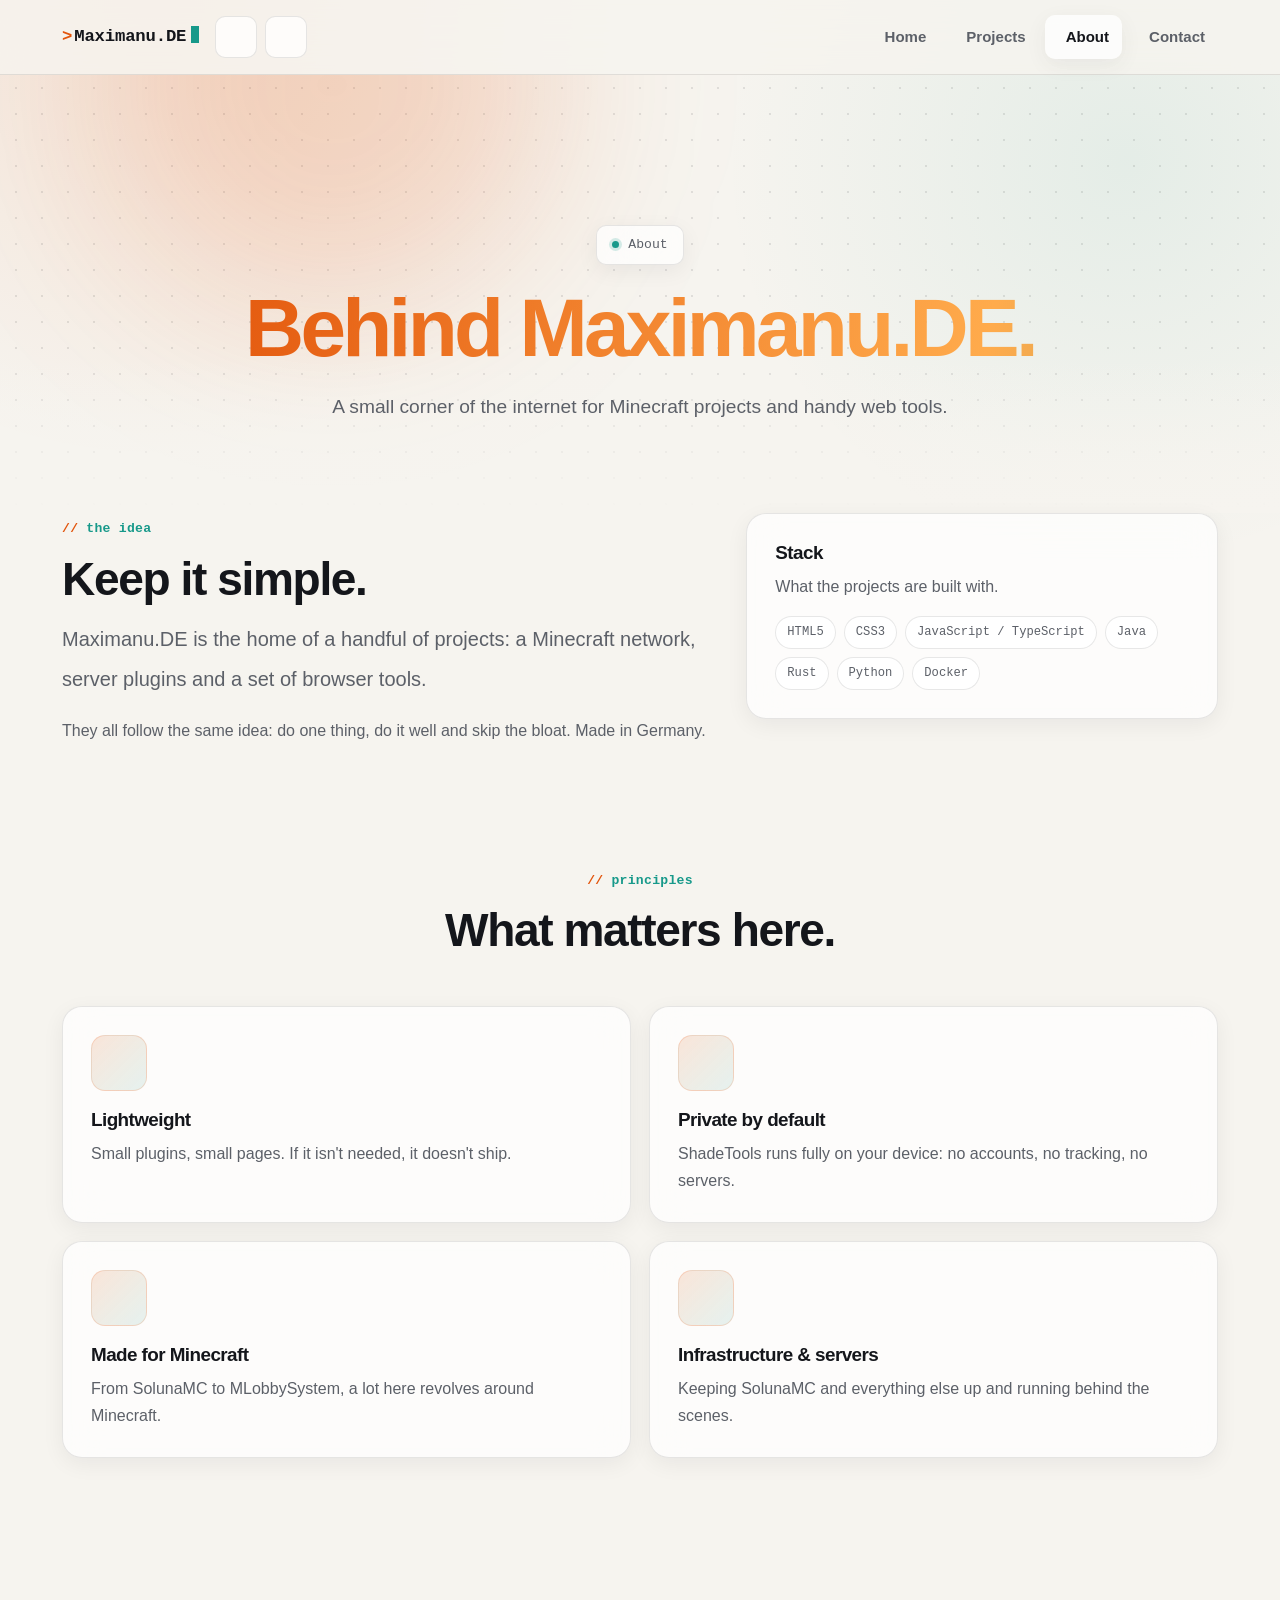
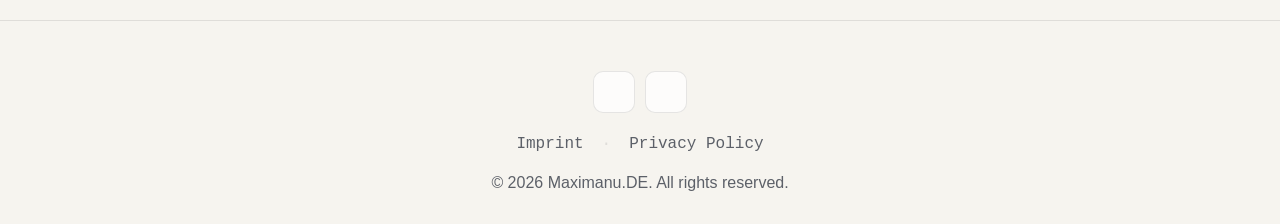
==== commit f24147ec: "Self-host fonts and icons, update privacy policy Serve Inter, Space Grotesk, JetBrains Mono and Boot" ====
--- a/about/index.html
+++ b/about/index.html
@@ -25,14 +25,7 @@
     <link rel="icon" type="image/svg+xml" href="/favicon.svg">
     <link rel="mask-icon" href="/favicon.svg" color="#e2540b">
 
-    <link rel="preconnect" href="https://fonts.googleapis.com">
-    <link rel="preconnect" href="https://fonts.gstatic.com" crossorigin>
-    <link
-        rel="stylesheet"
-        href="https://fonts.googleapis.com/css2?family=Inter:wght@400;500;600;700;800;900&family=Space+Grotesk:wght@500;600;700&family=JetBrains+Mono:wght@400;500;600;700&display=swap"
-    >
-
-    <link rel="stylesheet" href="https://cdn.jsdelivr.net/npm/bootstrap-icons@1.13.1/font/bootstrap-icons.min.css">
+    <link rel="stylesheet" href="/vendor/bootstrap-icons/bootstrap-icons.min.css">
     <link rel="stylesheet" href="/css/style.css">
 
     <script>
--- a/css/style.css
+++ b/css/style.css
@@ -1,3 +1,59 @@
+/* Fonts (self-hosted, variable, latin + latin-ext) */
+
+@font-face {
+    font-family: "Inter";
+    font-style: normal;
+    font-weight: 100 900;
+    font-display: swap;
+    src: url("/fonts/inter-latin-ext.woff2") format("woff2");
+    unicode-range: U+0100-02BA,U+02BD-02C5,U+02C7-02CC,U+02CE-02D7,U+02DD-02FF,U+0304,U+0308,U+0329,U+1D00-1DBF,U+1E00-1E9F,U+1EF2-1EFF,U+2020,U+20A0-20AB,U+20AD-20C0,U+2113,U+2C60-2C7F,U+A720-A7FF;
+}
+
+@font-face {
+    font-family: "Inter";
+    font-style: normal;
+    font-weight: 100 900;
+    font-display: swap;
+    src: url("/fonts/inter-latin.woff2") format("woff2");
+    unicode-range: U+0000-00FF,U+0131,U+0152-0153,U+02BB-02BC,U+02C6,U+02DA,U+02DC,U+0304,U+0308,U+0329,U+2000-206F,U+20AC,U+2122,U+2191,U+2193,U+2212,U+2215,U+FEFF,U+FFFD;
+}
+
+@font-face {
+    font-family: "Space Grotesk";
+    font-style: normal;
+    font-weight: 300 700;
+    font-display: swap;
+    src: url("/fonts/space-grotesk-latin-ext.woff2") format("woff2");
+    unicode-range: U+0100-02BA,U+02BD-02C5,U+02C7-02CC,U+02CE-02D7,U+02DD-02FF,U+0304,U+0308,U+0329,U+1D00-1DBF,U+1E00-1E9F,U+1EF2-1EFF,U+2020,U+20A0-20AB,U+20AD-20C0,U+2113,U+2C60-2C7F,U+A720-A7FF;
+}
+
+@font-face {
+    font-family: "Space Grotesk";
+    font-style: normal;
+    font-weight: 300 700;
+    font-display: swap;
+    src: url("/fonts/space-grotesk-latin.woff2") format("woff2");
+    unicode-range: U+0000-00FF,U+0131,U+0152-0153,U+02BB-02BC,U+02C6,U+02DA,U+02DC,U+0304,U+0308,U+0329,U+2000-206F,U+20AC,U+2122,U+2191,U+2193,U+2212,U+2215,U+FEFF,U+FFFD;
+}
+
+@font-face {
+    font-family: "JetBrains Mono";
+    font-style: normal;
+    font-weight: 100 800;
+    font-display: swap;
+    src: url("/fonts/jetbrains-mono-latin-ext.woff2") format("woff2");
+    unicode-range: U+0100-02BA,U+02BD-02C5,U+02C7-02CC,U+02CE-02D7,U+02DD-02FF,U+0304,U+0308,U+0329,U+1D00-1DBF,U+1E00-1E9F,U+1EF2-1EFF,U+2020,U+20A0-20AB,U+20AD-20C0,U+2113,U+2C60-2C7F,U+A720-A7FF;
+}
+
+@font-face {
+    font-family: "JetBrains Mono";
+    font-style: normal;
+    font-weight: 100 800;
+    font-display: swap;
+    src: url("/fonts/jetbrains-mono-latin.woff2") format("woff2");
+    unicode-range: U+0000-00FF,U+0131,U+0152-0153,U+02BB-02BC,U+02C6,U+02DA,U+02DC,U+0304,U+0308,U+0329,U+2000-206F,U+20AC,U+2122,U+2191,U+2193,U+2212,U+2215,U+FEFF,U+FFFD;
+}
+
 :root {
     --bg: #f6f4ef;
     --bg-alt: #ece7db;
@@ -927,19 +983,6 @@
     margin-bottom: 24px;
 }
 
-.card-note {
-    display: inline-flex;
-    align-items: center;
-    gap: 8px;
-
-    min-height: 46px;
-
-    color: var(--text-muted);
-
-    font-family: var(--font-mono);
-    font-size: 0.86rem;
-}
-
 .tile {
     padding: 28px;
 }
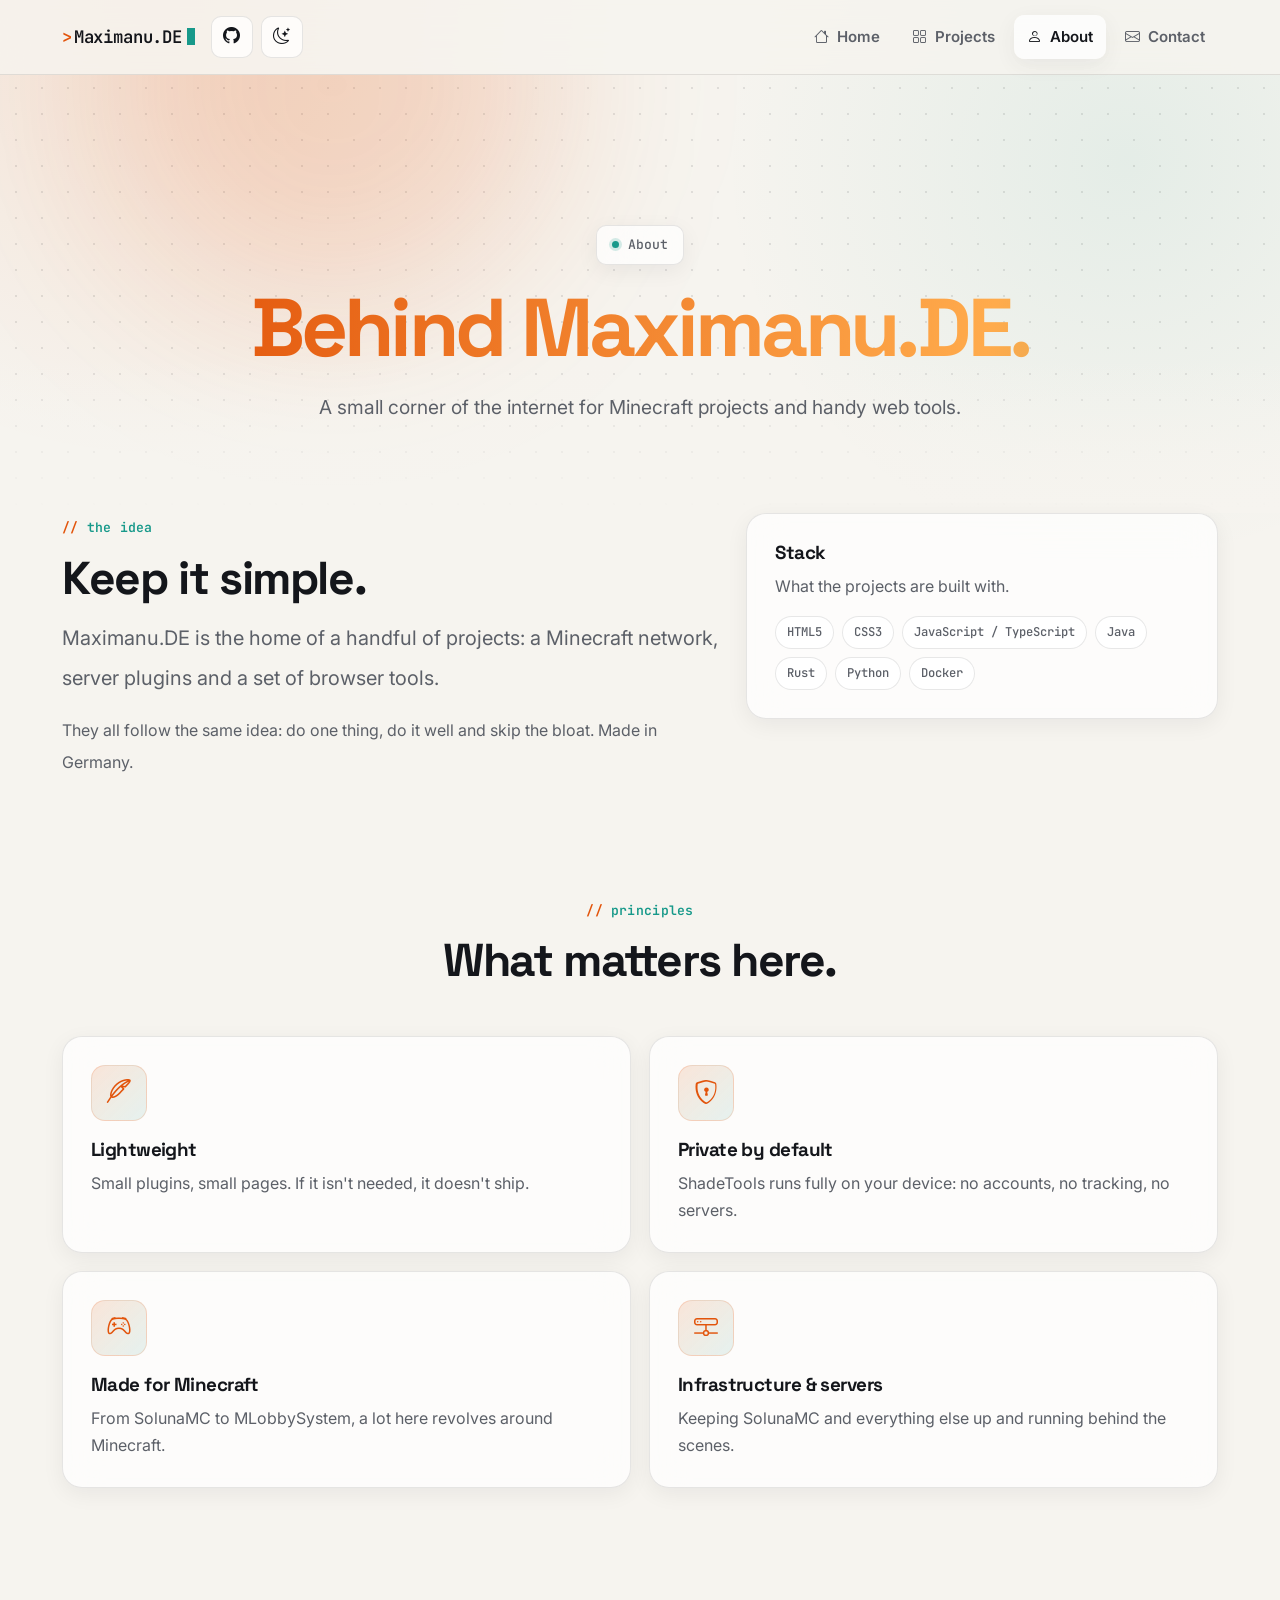
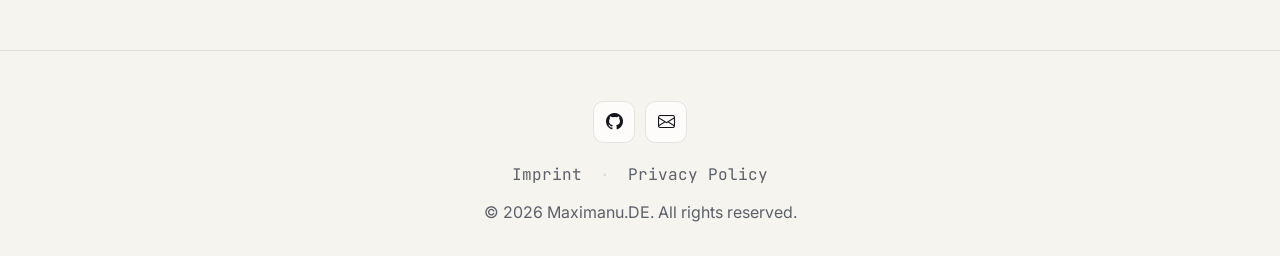
==== commit b0764150: "Load fonts and icons from CDNs again, animate menu like Bootstrap Revert the self-hosted fonts and i" ====
--- a/about/index.html
+++ b/about/index.html
@@ -25,7 +25,14 @@
     <link rel="icon" type="image/svg+xml" href="/favicon.svg">
     <link rel="mask-icon" href="/favicon.svg" color="#e2540b">
 
-    <link rel="stylesheet" href="/vendor/bootstrap-icons/bootstrap-icons.min.css">
+    <link rel="preconnect" href="https://fonts.googleapis.com">
+    <link rel="preconnect" href="https://fonts.gstatic.com" crossorigin>
+    <link
+        rel="stylesheet"
+        href="https://fonts.googleapis.com/css2?family=Inter:wght@400;500;600;700;800;900&family=Space+Grotesk:wght@500;600;700&family=JetBrains+Mono:wght@400;500;600;700&display=swap"
+    >
+
+    <link rel="stylesheet" href="https://cdn.jsdelivr.net/npm/bootstrap-icons@1.13.1/font/bootstrap-icons.min.css">
     <link rel="stylesheet" href="/css/style.css">
 
     <script>
--- a/css/style.css
+++ b/css/style.css
@@ -1,59 +1,3 @@
-/* Fonts (self-hosted, variable, latin + latin-ext) */
-
-@font-face {
-    font-family: "Inter";
-    font-style: normal;
-    font-weight: 100 900;
-    font-display: swap;
-    src: url("/fonts/inter-latin-ext.woff2") format("woff2");
-    unicode-range: U+0100-02BA,U+02BD-02C5,U+02C7-02CC,U+02CE-02D7,U+02DD-02FF,U+0304,U+0308,U+0329,U+1D00-1DBF,U+1E00-1E9F,U+1EF2-1EFF,U+2020,U+20A0-20AB,U+20AD-20C0,U+2113,U+2C60-2C7F,U+A720-A7FF;
-}
-
-@font-face {
-    font-family: "Inter";
-    font-style: normal;
-    font-weight: 100 900;
-    font-display: swap;
-    src: url("/fonts/inter-latin.woff2") format("woff2");
-    unicode-range: U+0000-00FF,U+0131,U+0152-0153,U+02BB-02BC,U+02C6,U+02DA,U+02DC,U+0304,U+0308,U+0329,U+2000-206F,U+20AC,U+2122,U+2191,U+2193,U+2212,U+2215,U+FEFF,U+FFFD;
-}
-
-@font-face {
-    font-family: "Space Grotesk";
-    font-style: normal;
-    font-weight: 300 700;
-    font-display: swap;
-    src: url("/fonts/space-grotesk-latin-ext.woff2") format("woff2");
-    unicode-range: U+0100-02BA,U+02BD-02C5,U+02C7-02CC,U+02CE-02D7,U+02DD-02FF,U+0304,U+0308,U+0329,U+1D00-1DBF,U+1E00-1E9F,U+1EF2-1EFF,U+2020,U+20A0-20AB,U+20AD-20C0,U+2113,U+2C60-2C7F,U+A720-A7FF;
-}
-
-@font-face {
-    font-family: "Space Grotesk";
-    font-style: normal;
-    font-weight: 300 700;
-    font-display: swap;
-    src: url("/fonts/space-grotesk-latin.woff2") format("woff2");
-    unicode-range: U+0000-00FF,U+0131,U+0152-0153,U+02BB-02BC,U+02C6,U+02DA,U+02DC,U+0304,U+0308,U+0329,U+2000-206F,U+20AC,U+2122,U+2191,U+2193,U+2212,U+2215,U+FEFF,U+FFFD;
-}
-
-@font-face {
-    font-family: "JetBrains Mono";
-    font-style: normal;
-    font-weight: 100 800;
-    font-display: swap;
-    src: url("/fonts/jetbrains-mono-latin-ext.woff2") format("woff2");
-    unicode-range: U+0100-02BA,U+02BD-02C5,U+02C7-02CC,U+02CE-02D7,U+02DD-02FF,U+0304,U+0308,U+0329,U+1D00-1DBF,U+1E00-1E9F,U+1EF2-1EFF,U+2020,U+20A0-20AB,U+20AD-20C0,U+2113,U+2C60-2C7F,U+A720-A7FF;
-}
-
-@font-face {
-    font-family: "JetBrains Mono";
-    font-style: normal;
-    font-weight: 100 800;
-    font-display: swap;
-    src: url("/fonts/jetbrains-mono-latin.woff2") format("woff2");
-    unicode-range: U+0000-00FF,U+0131,U+0152-0153,U+02BB-02BC,U+02C6,U+02DA,U+02DC,U+0304,U+0308,U+0329,U+2000-206F,U+20AC,U+2122,U+2191,U+2193,U+2212,U+2215,U+FEFF,U+FFFD;
-}
-
 :root {
     --bg: #f6f4ef;
     --bg-alt: #ece7db;
@@ -464,7 +408,7 @@
     transition: box-shadow var(--transition);
 }
 
-.navbar-toggler:focus-visible {
+.navbar-toggler:focus {
     outline: none;
     box-shadow: 0 0 0 4px rgba(226, 84, 11, 0.14);
 }
@@ -478,41 +422,33 @@
         display: block;
     }
 
-    /* Collapsible menu: animates its row from 0fr to 1fr. */
+    /*
+       Collapsible menu, same approach as Bootstrap's collapse plugin:
+       main.js animates the real height between 0 and the menu's
+       scrollHeight while .collapsing is set, then drops the fixed
+       height again so the open menu is never clipped.
+    */
     .navbar-collapse {
-        display: grid;
+        display: block;
         flex-basis: 100%;
-        grid-template-rows: 0fr;
-
-        visibility: hidden;
-
-        transition:
-            grid-template-rows 350ms ease,
-            margin-top 350ms ease,
-            visibility 0s linear 350ms;
-    }
-
-    .navbar-collapse.is-open {
-        grid-template-rows: 1fr;
-
-        margin-top: 15px;
-
-        visibility: visible;
-
-        transition:
-            grid-template-rows 350ms ease,
-            margin-top 350ms ease;
+    }
+
+    .navbar-collapse.collapse:not(.show) {
+        display: none;
+    }
+
+    .navbar-collapse.collapsing {
+        height: 0;
+        overflow: hidden;
+
+        transition: height 350ms ease;
     }
 
     .navbar-nav {
         flex-direction: column;
 
-        min-height: 0;
-        overflow: hidden;
-
-        /* Room for the active link's shadow inside the clipped area. */
-        margin: -4px -20px -24px;
-        padding: 4px 20px 24px;
+        /* Inside the animated height, unlike a margin on the menu. */
+        padding-top: 15px;
     }
 }
 
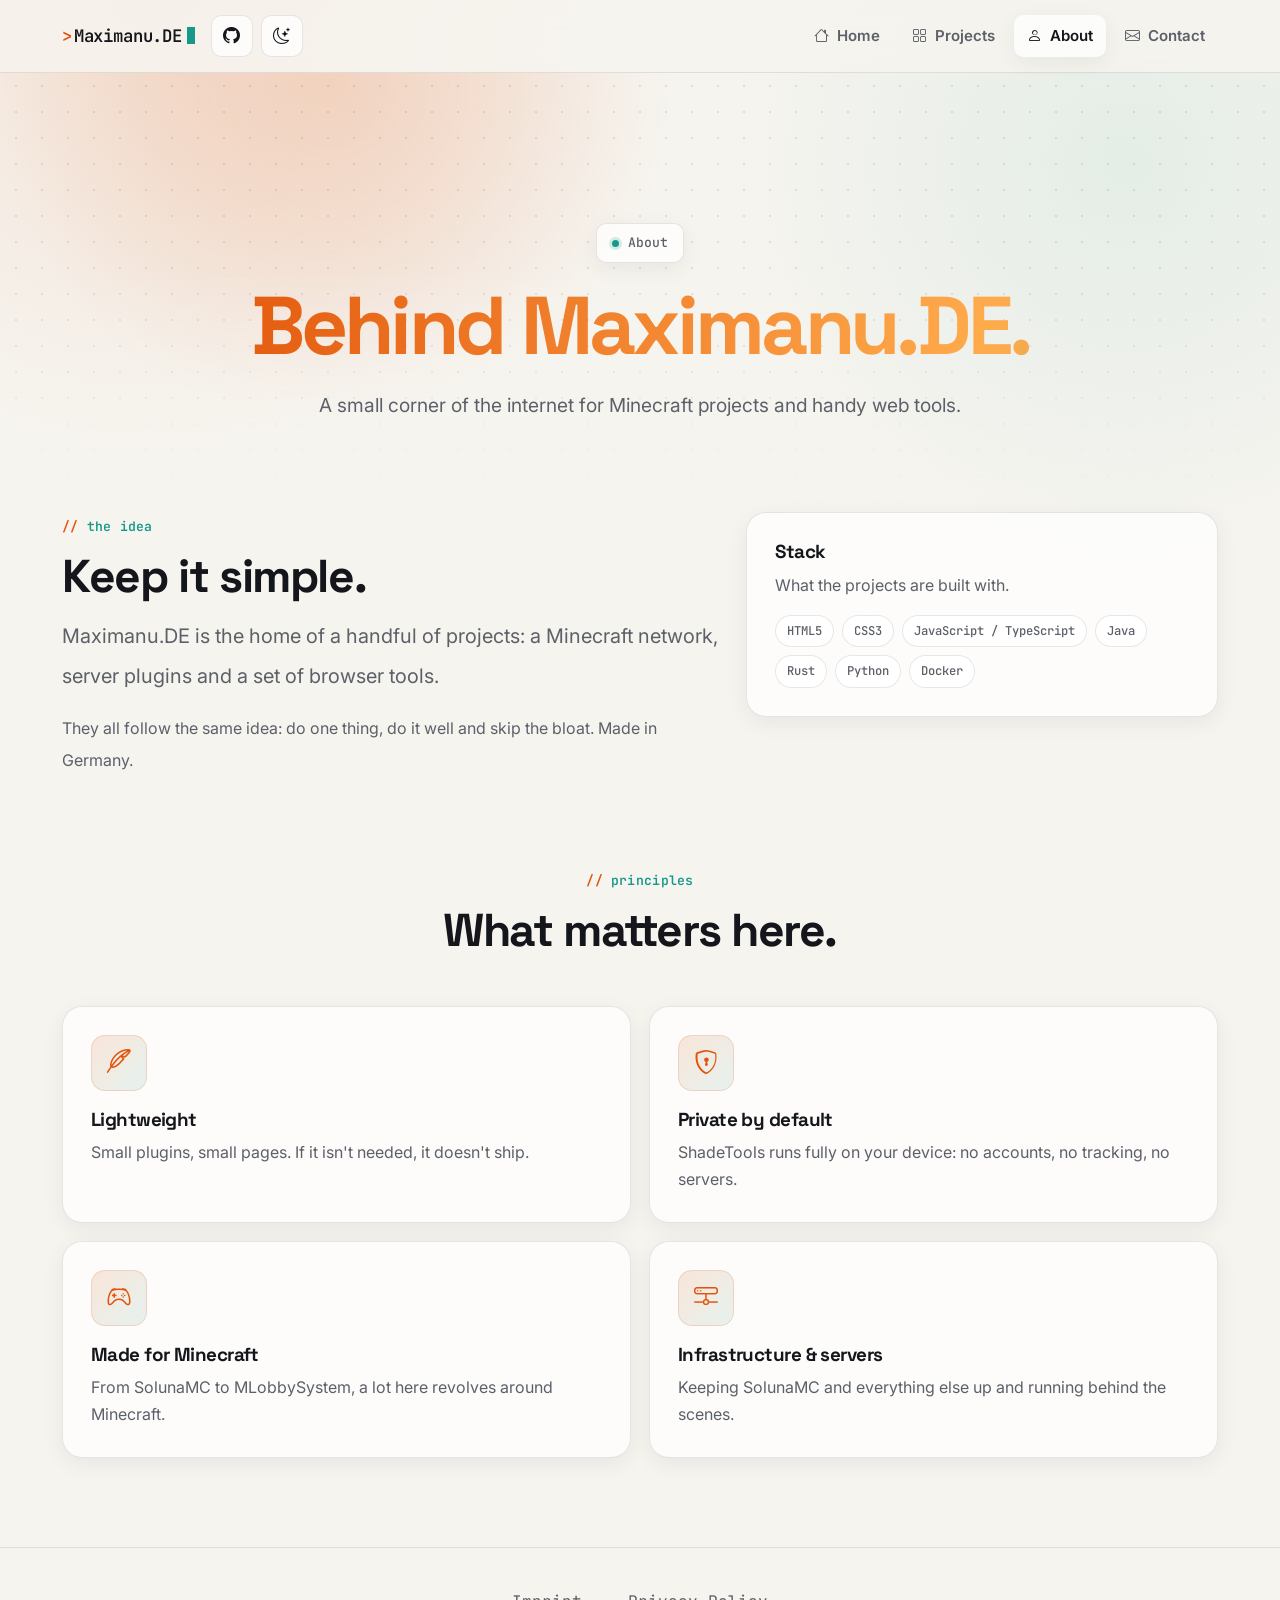
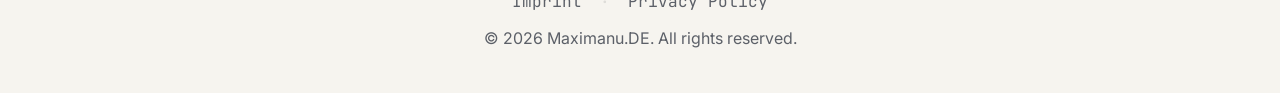
==== commit b9c3795e: "Restructure CSS so components don't need override rules - Keep responsive rules with their component" ====
--- a/about/index.html
+++ b/about/index.html
@@ -64,7 +64,7 @@
             </div>
         </section>
 
-        <section class="section section--flush">
+        <section class="section">
             <div class="container">
                 <div class="split">
                     <div class="about-copy">
@@ -107,7 +107,7 @@
             </div>
         </section>
 
-        <section class="section section--flush">
+        <section class="section">
             <div class="container">
                 <div class="section-heading">
                     <div class="eyebrow">principles</div>
@@ -116,60 +116,52 @@
                 </div>
 
                 <div class="bento bento--2">
-                    <div class="bento-item reveal">
-                        <div class="tile">
-                            <div class="feature-icon">
-                                <i class="bi bi-feather"></i>
-                            </div>
+                    <div class="tile reveal">
+                        <div class="feature-icon">
+                            <i class="bi bi-feather"></i>
+                        </div>
 
-                            <h3>Lightweight</h3>
+                        <h3>Lightweight</h3>
 
-                            <p>
-                                Small plugins, small pages. If it isn't needed, it doesn't ship.
-                            </p>
-                        </div>
+                        <p>
+                            Small plugins, small pages. If it isn't needed, it doesn't ship.
+                        </p>
                     </div>
 
-                    <div class="bento-item reveal">
-                        <div class="tile">
-                            <div class="feature-icon">
-                                <i class="bi bi-shield-lock"></i>
-                            </div>
+                    <div class="tile reveal">
+                        <div class="feature-icon">
+                            <i class="bi bi-shield-lock"></i>
+                        </div>
 
-                            <h3>Private by default</h3>
+                        <h3>Private by default</h3>
 
-                            <p>
-                                ShadeTools runs fully on your device: no accounts, no tracking, no servers.
-                            </p>
-                        </div>
+                        <p>
+                            ShadeTools runs fully on your device: no accounts, no tracking, no servers.
+                        </p>
                     </div>
 
-                    <div class="bento-item reveal">
-                        <div class="tile">
-                            <div class="feature-icon">
-                                <i class="bi bi-controller"></i>
-                            </div>
+                    <div class="tile reveal">
+                        <div class="feature-icon">
+                            <i class="bi bi-controller"></i>
+                        </div>
 
-                            <h3>Made for Minecraft</h3>
+                        <h3>Made for Minecraft</h3>
 
-                            <p>
-                                From SolunaMC to MLobbySystem, a lot here revolves around Minecraft.
-                            </p>
-                        </div>
+                        <p>
+                            From SolunaMC to MLobbySystem, a lot here revolves around Minecraft.
+                        </p>
                     </div>
 
-                    <div class="bento-item reveal">
-                        <div class="tile">
-                            <div class="feature-icon">
-                                <i class="bi bi-hdd-network"></i>
-                            </div>
+                    <div class="tile reveal">
+                        <div class="feature-icon">
+                            <i class="bi bi-hdd-network"></i>
+                        </div>
 
-                            <h3>Infrastructure &amp; servers</h3>
+                        <h3>Infrastructure &amp; servers</h3>
 
-                            <p>
-                                Keeping SolunaMC and everything else up and running behind the scenes.
-                            </p>
-                        </div>
+                        <p>
+                            Keeping SolunaMC and everything else up and running behind the scenes.
+                        </p>
                     </div>
                 </div>
             </div>
--- a/css/style.css
+++ b/css/style.css
@@ -1,8 +1,15 @@
+/*
+   The inline script in each page's <head> always sets data-theme to
+   "light" or "dark" (from localStorage or the system preference), so
+   the dark tokens only need to exist once.
+*/
+
 :root {
     --bg: #f6f4ef;
     --bg-alt: #ece7db;
     --surface: rgba(255, 255, 255, 0.72);
     --surface-solid: #ffffff;
+    --navbar-bg: rgba(246, 244, 239, 0.78);
     --text: #14161b;
     --text-muted: #5c6068;
     --border: rgba(20, 22, 27, 0.1);
@@ -22,7 +29,6 @@
     --shadow-md: 0 16px 42px rgba(20, 22, 27, 0.09);
     --shadow-lg: 0 28px 80px rgba(20, 22, 27, 0.14);
 
-    --radius-sm: 12px;
     --radius-md: 16px;
     --radius-lg: 20px;
 
@@ -38,31 +44,10 @@
         sans-serif;
     --font-mono: "JetBrains Mono", ui-monospace, SFMono-Regular, Menlo, Consolas, monospace;
 
+    --gutter: clamp(11px, 2.5vw, 20px);
     --transition: 200ms cubic-bezier(0.2, 0.8, 0.2, 1);
 
     color-scheme: light;
-}
-
-@media (prefers-color-scheme: dark) {
-    :root:not([data-theme="light"]) {
-        --bg: #0a0c11;
-        --bg-alt: #10131a;
-        --surface: rgba(19, 22, 30, 0.72);
-        --surface-solid: #12151d;
-        --text: #f3f1ea;
-        --text-muted: #979ca7;
-        --border: rgba(255, 255, 255, 0.09);
-
-        --primary: #ff7a3d;
-        --primary-2: #ffc169;
-        --accent: #2fd4bf;
-
-        --shadow-sm: 0 6px 22px rgba(0, 0, 0, 0.28);
-        --shadow-md: 0 16px 42px rgba(0, 0, 0, 0.36);
-        --shadow-lg: 0 28px 80px rgba(0, 0, 0, 0.5);
-
-        color-scheme: dark;
-    }
 }
 
 :root[data-theme="dark"] {
@@ -70,6 +55,7 @@
     --bg-alt: #10131a;
     --surface: rgba(19, 22, 30, 0.72);
     --surface-solid: #12151d;
+    --navbar-bg: rgba(10, 12, 17, 0.78);
     --text: #f3f1ea;
     --text-muted: #979ca7;
     --border: rgba(255, 255, 255, 0.09);
@@ -122,9 +108,6 @@
     color: var(--text);
 
     font-family: var(--font-body);
-    font-size: 1rem;
-    font-weight: 400;
-
     line-height: 1.7;
 
     -webkit-tap-highlight-color: transparent;
@@ -138,25 +121,14 @@
     background: rgba(226, 84, 11, 0.24);
 }
 
-img,
-svg {
-    vertical-align: middle;
-}
-
-img {
-    max-width: 100%;
-    height: auto;
-}
-
 a {
     color: inherit;
     text-decoration: none;
-    transition:
-        color var(--transition),
-        opacity var(--transition);
-}
-
-a:hover {
+    transition: color var(--transition);
+}
+
+/* :where() keeps this at zero specificity, so any component's own color wins. */
+:where(a:hover) {
     color: var(--primary);
 }
 
@@ -166,15 +138,10 @@
     color: inherit;
 
     font: inherit;
-    text-transform: none;
 }
 
 button:not(:disabled) {
     cursor: pointer;
-}
-
-:focus:not(:focus-visible) {
-    outline: 0;
 }
 
 ul,
@@ -184,21 +151,12 @@
 }
 
 hr {
-    margin: 1rem 0;
+    margin: 24px 0;
 
     border: 0;
     border-top: 1px solid currentColor;
 
-    color: inherit;
     opacity: 0.25;
-}
-
-/* Layout */
-
-.container {
-    width: min(1180px, calc(100% - 40px));
-    margin-inline: auto;
-    padding-inline: 12px;
 }
 
 /* Typography */
@@ -206,9 +164,7 @@
 h1,
 h2,
 h3,
-h4,
-h5,
-h6 {
+h4 {
     margin: 0 0 0.5rem;
 
     color: var(--text);
@@ -234,25 +190,230 @@
     font-size: min(calc(1.275rem + 0.3vw), 1.5rem);
 }
 
-h5 {
-    font-size: 1.25rem;
-}
-
-h6 {
-    font-size: 1rem;
-}
-
 p {
     margin: 0 0 1rem;
     color: var(--text-muted);
 }
 
+/* A paragraph never adds space after the last line of its container. */
+p:last-child {
+    margin-bottom: 0;
+}
+
 .lead {
     font-size: 1.25rem;
 }
 
 .mono {
     font-family: var(--font-mono);
+}
+
+/* Layout */
+
+.container {
+    width: min(1180px, 100% - 2 * var(--gutter));
+    margin-inline: auto;
+    padding-inline: 12px;
+}
+
+.section {
+    padding: clamp(56px, 7vw, 96px) 0;
+}
+
+/* Neighbouring blocks share one gap instead of stacking two. */
+.section + .section,
+.page-header + .section {
+    padding-top: 0;
+}
+
+.section-heading {
+    max-width: 720px;
+    margin: 0 auto clamp(32px, 5vw, 50px);
+
+    text-align: center;
+}
+
+.section-heading--start {
+    margin: 0;
+    text-align: left;
+}
+
+.section-heading h2 {
+    margin-bottom: 14px;
+
+    font-size: clamp(1.9rem, 3.6vw, 3rem);
+    line-height: 1.08;
+}
+
+.section-heading p {
+    font-size: 1.03rem;
+}
+
+.section-actions {
+    margin-top: 32px;
+    text-align: center;
+}
+
+.split {
+    display: grid;
+    gap: 24px;
+    align-items: start;
+}
+
+@media (min-width: 992px) {
+    .split {
+        grid-template-columns: 7fr 5fr;
+    }
+}
+
+.about-copy p {
+    line-height: 2;
+}
+
+.bento {
+    display: grid;
+    gap: 18px;
+}
+
+@media (min-width: 768px) {
+    .bento {
+        grid-template-columns: repeat(3, 1fr);
+    }
+
+    .bento--2 {
+        grid-template-columns: repeat(2, 1fr);
+    }
+}
+
+.project-grid {
+    display: grid;
+    gap: 24px;
+}
+
+@media (min-width: 768px) {
+    .project-grid {
+        grid-template-columns: repeat(2, 1fr);
+    }
+}
+
+@media (min-width: 992px) {
+    .project-grid {
+        grid-template-columns: repeat(3, 1fr);
+    }
+}
+
+/* Buttons */
+
+.icon-btn {
+    display: grid;
+    flex-shrink: 0;
+    place-items: center;
+
+    width: 42px;
+    height: 42px;
+
+    border: 1px solid var(--border);
+    border-radius: 10px;
+
+    background: var(--surface);
+    color: var(--text);
+
+    font-size: 1.05rem;
+    line-height: 1;
+
+    transition:
+        color var(--transition),
+        transform var(--transition),
+        box-shadow var(--transition),
+        border-color var(--transition);
+}
+
+/* Hover only where a pointer can hover; on touch it would stick after a tap. */
+@media (hover: hover) {
+    .icon-btn:hover {
+        color: var(--primary);
+        transform: translateY(-1px);
+
+        border-color: rgba(226, 84, 11, 0.3);
+
+        box-shadow: var(--shadow-sm);
+    }
+}
+
+.icon-btn:focus-visible {
+    outline: none;
+
+    box-shadow: 0 0 0 4px rgba(226, 84, 11, 0.15);
+}
+
+.btn {
+    display: inline-flex;
+    align-items: center;
+    justify-content: center;
+    gap: 8px;
+
+    min-height: 46px;
+    padding: 11px 22px;
+
+    border: 1px solid transparent;
+    border-radius: 11px;
+
+    font-weight: 600;
+    line-height: 1.5;
+
+    transition:
+        transform var(--transition),
+        box-shadow var(--transition),
+        background var(--transition),
+        border-color var(--transition);
+}
+
+@media (max-width: 479.98px) {
+    .btn {
+        width: 100%;
+    }
+}
+
+.btn:hover {
+    transform: translateY(-2px);
+}
+
+.btn:focus-visible {
+    outline: none;
+
+    box-shadow: 0 0 0 4px rgba(226, 84, 11, 0.2);
+}
+
+.btn-primary {
+    border: 0;
+
+    background: var(--primary);
+    color: #ffffff;
+
+    box-shadow: 0 10px 26px rgba(226, 84, 11, 0.28);
+}
+
+.btn-primary:hover {
+    background: color-mix(in srgb, var(--primary) 88%, black);
+
+    box-shadow: 0 16px 36px rgba(226, 84, 11, 0.36);
+}
+
+.btn-secondary {
+    border-color: var(--border);
+
+    background: var(--surface);
+    color: var(--text);
+
+    box-shadow: var(--shadow-sm);
+}
+
+.btn-secondary:hover {
+    border-color: rgba(226, 84, 11, 0.24);
+
+    background: var(--surface-solid);
+
+    box-shadow: var(--shadow-md);
 }
 
 /* Header */
@@ -264,15 +425,14 @@
 
     /*
        padding, not min-height: the bar's height must always equal its
-       content's height. A min-height taller than the collapsed content
-       leaves slack that disappears once the mobile menu opens, and the
-       brand row visibly jumps.
+       content's height, or opening the mobile menu makes the brand row
+       jump.
     */
-    padding-block: 15px;
+    padding-block: clamp(12px, 1.5vw, 15px);
 
     border-bottom: 1px solid var(--border);
 
-    background: rgba(246, 244, 239, 0.78);
+    background: var(--navbar-bg);
 
     backdrop-filter: blur(20px);
     -webkit-backdrop-filter: blur(20px);
@@ -282,32 +442,17 @@
         border-color var(--transition);
 }
 
-@media (prefers-color-scheme: dark) {
-    :root:not([data-theme="light"]) .navbar {
-        background: rgba(10, 12, 17, 0.78);
-    }
-}
-
-[data-theme="dark"] .navbar {
-    background: rgba(10, 12, 17, 0.78);
-}
-
 .navbar > .container {
     display: flex;
-    flex-wrap: nowrap;
     align-items: center;
     justify-content: space-between;
+    column-gap: 16px;
 }
 
 .navbar-brand {
     display: inline-flex;
     align-items: baseline;
     gap: 2px;
-
-    margin-right: 16px;
-    padding-block: 5px;
-
-    color: var(--text);
 
     font-family: var(--font-mono);
     font-size: 1.08rem;
@@ -316,10 +461,6 @@
     white-space: nowrap;
 }
 
-.navbar-brand:hover {
-    color: var(--primary);
-}
-
 .navbar-brand .prompt {
     color: var(--primary);
 }
@@ -344,17 +485,19 @@
     gap: 8px;
 }
 
+.navbar-toggler {
+    display: none;
+}
+
 .navbar-collapse {
-    display: flex;
-    flex-grow: 1;
-    align-items: center;
+    margin-left: auto;
 }
 
 .navbar-nav {
     display: flex;
     gap: 6px;
 
-    margin: 0 0 0 auto;
+    margin: 0;
     padding: 0;
 
     list-style: none;
@@ -365,7 +508,9 @@
     align-items: center;
     gap: 8px;
 
-    padding: 9px 13px;
+    /* Same height as the .icon-btn buttons next to the nav. */
+    min-height: 42px;
+    padding: 0 13px;
     border-radius: 10px;
 
     color: var(--text-muted);
@@ -391,35 +536,13 @@
     box-shadow: var(--shadow-sm);
 }
 
-.navbar-toggler {
-    display: none;
-
-    padding: 8px 10px;
-
-    border: 1px solid var(--border);
-    border-radius: 10px;
-
-    background: var(--surface);
-    color: var(--text);
-
-    font-size: 1.25rem;
-    line-height: 1;
-
-    transition: box-shadow var(--transition);
-}
-
-.navbar-toggler:focus {
-    outline: none;
-    box-shadow: 0 0 0 4px rgba(226, 84, 11, 0.14);
-}
-
 @media (max-width: 991.98px) {
     .navbar > .container {
         flex-wrap: wrap;
     }
 
     .navbar-toggler {
-        display: block;
+        display: grid;
     }
 
     /*
@@ -429,7 +552,6 @@
        height again so the open menu is never clipped.
     */
     .navbar-collapse {
-        display: block;
         flex-basis: 100%;
     }
 
@@ -452,68 +574,24 @@
     }
 }
 
-/* Icon buttons (theme toggle, GitHub link) */
-
-.icon-btn {
-    display: grid;
-    flex-shrink: 0;
-    place-items: center;
-
-    width: 42px;
-    height: 42px;
-
-    border: 1px solid var(--border);
-    border-radius: 10px;
-
-    background: var(--surface);
-    color: var(--text);
-
-    font-size: 1.05rem;
-    line-height: 1;
-
-    cursor: pointer;
-
-    transition:
-        transform var(--transition),
-        box-shadow var(--transition),
-        border-color var(--transition),
-        background var(--transition);
-}
-
-.icon-btn:hover {
-    color: var(--primary);
-    transform: translateY(-1px);
-
-    border-color: rgba(226, 84, 11, 0.3);
-
-    box-shadow: var(--shadow-sm);
-}
-
-.icon-btn:focus-visible {
-    outline: none;
-
-    box-shadow: 0 0 0 4px rgba(226, 84, 11, 0.15);
-}
-
-/* Hero */
+/* Hero and page headers */
 
 .hero,
 .page-header,
 .error-page {
     position: relative;
     isolation: isolate;
-    overflow: hidden;
-
-    padding: clamp(80px, 12vw, 150px) 0 90px;
+
+    padding: clamp(72px, 12vw, 150px) 0 clamp(60px, 8vw, 90px);
 
     text-align: center;
-
-    background-image:
-        radial-gradient(var(--border) 1px, transparent 1px);
-    background-size: 26px 26px;
-    background-position: center top;
-}
-
+}
+
+/*
+   Glow and dot grid share one layer that fades out with a mask, so
+   nothing is cut off at the section's bottom edge and the page
+   background shows through evenly.
+*/
 .hero::after,
 .page-header::after,
 .error-page::after {
@@ -523,35 +601,20 @@
     inset: 0;
     z-index: -1;
 
-    background: linear-gradient(
-        to bottom,
-        transparent 0%,
-        transparent 65%,
-        var(--bg) 100%
-    );
-
-    pointer-events: none;
-}
-
-.hero::before,
-.page-header::before,
-.error-page::before {
-    content: "";
-
-    position: absolute;
-    z-index: -1;
-
-    width: 460px;
-    height: 460px;
-
-    top: -220px;
-    left: 8%;
-
-    border-radius: 50%;
-
-    background: rgba(226, 84, 11, 0.16);
-
-    filter: blur(90px);
+    background-image:
+        radial-gradient(var(--border) 1px, transparent 1px),
+        radial-gradient(
+            circle 340px at calc(8% + 230px) 10px,
+            rgba(226, 84, 11, 0.16),
+            rgba(226, 84, 11, 0.1) 45%,
+            transparent 100%
+        );
+    background-size: 26px 26px, 100% 100%;
+    background-position: center top, 0 0;
+    background-repeat: repeat, no-repeat;
+
+    -webkit-mask-image: linear-gradient(to bottom, #000 45%, transparent 100%);
+    mask-image: linear-gradient(to bottom, #000 45%, transparent 100%);
 
     pointer-events: none;
 }
@@ -562,10 +625,7 @@
     margin: 22px auto;
 
     font-size: clamp(2.8rem, 6.4vw, 5.6rem);
-
-    font-weight: 700;
     line-height: 1;
-
     letter-spacing: -0.045em;
 
     background: var(--gradient);
@@ -586,33 +646,9 @@
     max-width: 660px;
     margin: 0 auto;
 
-    color: var(--text-muted);
-
     font-size: clamp(1rem, 2vw, 1.2rem);
 
     animation: fade-up 700ms 100ms ease both;
-}
-
-/* Eyebrow */
-
-.eyebrow {
-    display: inline-flex;
-    align-items: center;
-    gap: 8px;
-
-    margin-bottom: 14px;
-
-    color: var(--accent);
-
-    font-family: var(--font-mono);
-    font-size: 0.82rem;
-    font-weight: 600;
-    letter-spacing: 0.02em;
-}
-
-.eyebrow::before {
-    content: "//";
-    color: var(--primary);
 }
 
 .hero-badge {
@@ -630,7 +666,7 @@
     color: var(--text-muted);
 
     font-family: var(--font-mono);
-    font-size: 0.82rem;
+    font-size: clamp(0.75rem, 2.5vw, 0.82rem);
     font-weight: 500;
 
     box-shadow: var(--shadow-sm);
@@ -671,6 +707,26 @@
     }
 }
 
+.eyebrow {
+    display: inline-flex;
+    align-items: center;
+    gap: 8px;
+
+    margin-bottom: 14px;
+
+    color: var(--accent);
+
+    font-family: var(--font-mono);
+    font-size: 0.82rem;
+    font-weight: 600;
+    letter-spacing: 0.02em;
+}
+
+.eyebrow::before {
+    content: "//";
+    color: var(--primary);
+}
+
 /* Terminal mock */
 
 .terminal {
@@ -751,129 +807,25 @@
     animation: blink 1s step-end infinite;
 }
 
-/* Sections */
-
-.section {
-    position: relative;
-    padding: clamp(64px, 8vw, 115px) 0;
-}
-
-.section-heading {
-    max-width: 720px;
-    margin: 0 auto 50px;
-
-    text-align: center;
-}
-
-.section.section--flush {
-    padding-top: 0;
-}
-
-.section-heading.section-heading--start {
-    margin: 0;
-    text-align: left;
-}
-
-.section-heading h2 {
-    margin-bottom: 14px;
-
-    font-size: clamp(1.9rem, 3.6vw, 3rem);
-
-    line-height: 1.08;
-}
-
-.section-heading p {
-    margin: 0;
-    font-size: 1.03rem;
-}
-
-.section-actions {
-    text-align: center;
-}
-
-.bento + .section-actions {
-    margin-top: 32px;
-}
-
-/* Split layouts (about, contact) */
-
-.split {
-    display: grid;
-    gap: 24px;
-    align-items: start;
-}
-
-@media (min-width: 992px) {
-    .split {
-        grid-template-columns: 7fr 5fr;
-    }
-}
-
-.about-copy p {
-    line-height: 2;
-}
-
-.split > .tile {
-    height: auto;
-}
-
-/* Bento grid */
-
-.bento {
-    display: grid;
-    grid-template-columns: repeat(3, 1fr);
-    gap: 18px;
-}
-
-.bento.bento--2 {
-    grid-template-columns: repeat(2, 1fr);
-}
-
-.bento-item.span-full {
-    grid-column: 1 / -1;
-}
-
-.project-grid {
-    display: grid;
-    grid-template-columns: repeat(2, 1fr);
-    gap: 24px;
-}
-
-@media (max-width: 767.98px) {
-    .bento,
-    .bento.bento--2,
-    .project-grid {
-        grid-template-columns: 1fr;
-    }
-}
-
-@media (min-width: 992px) {
-    .project-grid {
-        grid-template-columns: repeat(3, 1fr);
-    }
-}
-
-/* Cards */
+/* Surfaces: cards, tiles and content panels */
+
+.card,
+.tile,
+.contact-card,
+.legal-content {
+    border: 1px solid var(--border);
+    border-radius: var(--radius-lg);
+
+    background: var(--surface);
+
+    box-shadow: var(--shadow-sm);
+
+    backdrop-filter: blur(18px);
+    -webkit-backdrop-filter: blur(18px);
+}
 
 .card,
 .tile {
-    position: relative;
-
-    height: 100%;
-
-    overflow: hidden;
-
-    border: 1px solid var(--border);
-    border-radius: var(--radius-lg);
-
-    background: var(--surface);
-    color: var(--text);
-
-    box-shadow: var(--shadow-sm);
-
-    backdrop-filter: blur(18px);
-    -webkit-backdrop-filter: blur(18px);
-
     transition:
         transform var(--transition),
         box-shadow var(--transition),
@@ -889,26 +841,40 @@
     box-shadow: var(--shadow-lg);
 }
 
-.card-body {
-    padding: 24px;
-}
-
-@media (min-width: 992px) {
-    .card-body {
-        padding: 32px;
-    }
+.tile {
+    padding: 28px;
+}
+
+.tile h3 {
+    font-size: 1.18rem;
+}
+
+.tile .feature-icon {
+    margin-bottom: 18px;
+}
+
+.tile:hover .feature-icon {
+    transform: scale(1.06) rotate(-2deg);
+
+    box-shadow: 0 12px 32px rgba(226, 84, 11, 0.2);
+}
+
+/* Project card: tags and button sit at the bottom so buttons line up. */
+.card {
+    display: flex;
+    flex-direction: column;
+    align-items: flex-start;
+
+    padding: clamp(24px, 3vw, 32px);
 }
 
 .card-head {
     display: flex;
     align-items: center;
+    align-self: stretch;
     justify-content: space-between;
 
     margin-bottom: 24px;
-}
-
-.card-head .feature-icon {
-    margin-bottom: 0;
 }
 
 .card-title {
@@ -916,59 +882,33 @@
 }
 
 .card .tag-list {
+    margin-top: auto;
     margin-bottom: 24px;
 }
 
-.tile {
-    padding: 28px;
-}
-
-.tile-wide {
+.contact-card {
+    max-width: 560px;
+    margin-inline: auto;
+    padding: clamp(24px, 4vw, 34px);
+}
+
+.contact-item {
     display: flex;
-    flex-direction: column;
-    gap: 18px;
-    justify-content: space-between;
-}
-
-@media (min-width: 576px) {
-    .tile-wide {
-        flex-direction: row;
-        align-items: center;
-    }
-}
-
-.tile-wide > .btn {
-    flex-shrink: 0;
-}
-
-.tile-wide .status-badge {
-    margin-bottom: 16px;
-}
-
-.tile-wide h3 {
-    margin-top: 16px;
-}
-
-.tile h3 {
-    margin-bottom: 8px;
-
-    font-size: 1.18rem;
-}
-
-.tile p:last-child {
-    margin-bottom: 0;
-}
-
-/* Feature icons */
+    align-items: flex-start;
+    gap: 16px;
+}
+
+.contact-item h3 {
+    font-size: 1rem;
+}
 
 .feature-icon {
     display: grid;
+    flex-shrink: 0;
     place-items: center;
 
     width: 56px;
     height: 56px;
-
-    margin-bottom: 18px;
 
     border: 1px solid rgba(226, 84, 11, 0.16);
     border-radius: 14px;
@@ -989,14 +929,6 @@
         box-shadow var(--transition);
 }
 
-.tile:hover .feature-icon {
-    transform: scale(1.06) rotate(-2deg);
-
-    box-shadow: 0 12px 32px rgba(226, 84, 11, 0.2);
-}
-
-/* Status badges & tags */
-
 .status-badge {
     display: inline-flex;
     align-items: center;
@@ -1030,179 +962,34 @@
     box-shadow: 0 0 0 3px rgba(23, 153, 138, 0.18);
 }
 
-.tag {
-    display: inline-block;
-
-    padding: 5px 11px;
-
-    border: 1px solid var(--border);
-    border-radius: 999px;
-
-    background: var(--surface-solid);
-
-    color: var(--text-muted);
-
-    font-family: var(--font-mono);
-    font-size: 0.76rem;
-    font-weight: 500;
-}
-
 .tag-list {
     display: flex;
     flex-wrap: wrap;
     gap: 8px;
 }
 
-.tag-list--center {
-    justify-content: center;
-}
-
-/* Feature & contact cards */
-
-.contact-card {
-    max-width: 560px;
-    margin-inline: auto;
-}
-
-.feature-card,
-.contact-card {
-    padding: clamp(24px, 4vw, 34px);
+.tag {
+    padding: 5px 11px;
 
     border: 1px solid var(--border);
-    border-radius: var(--radius-lg);
-
-    background: var(--surface);
-
-    box-shadow: var(--shadow-sm);
-
-    backdrop-filter: blur(18px);
-    -webkit-backdrop-filter: blur(18px);
-}
-
-.contact-card + .contact-card,
-.section-heading + .contact-card {
-    margin-top: 24px;
-}
-
-.contact-card hr {
-    margin: 24px 0;
-}
-
-.contact-item {
-    display: flex;
-    align-items: flex-start;
-    gap: 16px;
-}
-
-.contact-item .feature-icon {
-    flex-shrink: 0;
-    margin-bottom: 0;
-}
-
-.contact-item h3 {
-    font-size: 1rem;
-}
-
-.contact-item p {
-    margin: 0;
-}
-
-/* Buttons */
-
-.btn {
-    display: inline-flex;
-    align-items: center;
-    justify-content: center;
-    gap: 8px;
-
-    min-height: 46px;
-
-    padding: 11px 22px;
-
-    border: 1px solid transparent;
-    border-radius: 11px;
-
-    font-size: 1rem;
-    font-weight: 600;
-    line-height: 1.5;
-    text-align: center;
-    vertical-align: middle;
-
-    cursor: pointer;
-    user-select: none;
-
-    transition:
-        transform var(--transition),
-        box-shadow var(--transition),
-        background var(--transition),
-        border-color var(--transition);
-}
-
-.btn:focus-visible {
-    outline: none;
-
-    box-shadow: 0 0 0 4px rgba(226, 84, 11, 0.2);
-}
-
-.btn-primary {
-    border: 0;
-
-    background: var(--primary);
-
-    color: #ffffff;
-
-    box-shadow: 0 10px 26px rgba(226, 84, 11, 0.28);
-}
-
-.btn-primary:hover {
-    transform: translateY(-2px);
-
-    background: var(--primary);
-    background: color-mix(in srgb, var(--primary) 88%, black);
-    color: #ffffff;
-
-    box-shadow: 0 16px 36px rgba(226, 84, 11, 0.36);
-}
-
-.btn-secondary {
-    border: 1px solid var(--border);
-
-    background: var(--surface);
-
-    color: var(--text);
-
-    box-shadow: var(--shadow-sm);
-}
-
-.btn-secondary:hover {
-    transform: translateY(-2px);
-
-    border-color: rgba(226, 84, 11, 0.24);
+    border-radius: 999px;
 
     background: var(--surface-solid);
 
-    color: var(--text);
-
-    box-shadow: var(--shadow-md);
-}
-
-/* Legal content */
+    color: var(--text-muted);
+
+    font-family: var(--font-mono);
+    font-size: 0.76rem;
+    font-weight: 500;
+}
+
+/* Legal pages */
 
 .legal-content {
     width: min(860px, 100%);
     margin-inline: auto;
 
-    padding: clamp(28px, 5vw, 56px);
-
-    border: 1px solid var(--border);
-    border-radius: var(--radius-lg);
-
-    background: var(--surface);
-
-    box-shadow: var(--shadow-sm);
-
-    backdrop-filter: blur(18px);
-    -webkit-backdrop-filter: blur(18px);
+    padding: clamp(24px, 5vw, 56px);
 }
 
 .legal-content h2 {
@@ -1223,29 +1010,28 @@
     font-size: 1.08rem;
 }
 
-.legal-content p {
-    color: var(--text-muted);
+.legal-content h4 {
+    margin-top: 24px;
+    margin-bottom: 8px;
+
+    font-size: 1rem;
 }
 
 .legal-content strong {
     color: var(--text);
 }
 
-.legal-content .legal-updated {
+.legal-updated {
     margin-top: 48px;
 }
 
 /* Error page */
 
 .error-code {
-    margin: 0;
-
     font-family: var(--font-heading);
     font-size: clamp(5.5rem, 18vw, 10rem);
-
     font-weight: 700;
     line-height: 0.9;
-
     letter-spacing: -0.03em;
 
     background: var(--gradient);
@@ -1263,8 +1049,6 @@
 
 .error-page h1 {
     margin-top: 24px;
-
-    font-size: min(calc(1.375rem + 1.5vw), 2.5rem);
     letter-spacing: -0.04em;
 }
 
@@ -1276,20 +1060,11 @@
 /* Footer */
 
 footer {
-    margin-top: 60px;
-    padding: 50px 0 30px;
+    padding: 40px 0;
 
     border-top: 1px solid var(--border);
 
     text-align: center;
-}
-
-footer a {
-    color: var(--text-muted);
-}
-
-footer a:hover {
-    color: var(--primary);
 }
 
 .footer-links {
@@ -1300,42 +1075,27 @@
     gap: 8px 18px;
 
     margin-bottom: 10px;
+
+    color: var(--text-muted);
 }
 
 .footer-links .divider {
     color: var(--border);
 }
 
-.footer-social {
-    display: flex;
-    align-items: center;
-    justify-content: center;
-    gap: 10px;
-
-    margin-bottom: 18px;
-}
-
-.footer-copy {
-    margin: 0;
-}
-
-/* Reveal-on-scroll */
-
-.reveal {
-    opacity: 1;
-}
-
-[data-reveal] .reveal {
+/*
+   Reveal-on-scroll. main.js sets [data-reveal] only once it can reveal
+   the items again. The reveal is a one-off animation on `translate`
+   rather than a transition on `transform`, so it never overrides the
+   hover lift or the hover transitions of the element it is on.
+*/
+
+[data-reveal] .reveal:not(.is-visible) {
     opacity: 0;
-    transform: translateY(18px);
-    transition:
-        opacity 600ms ease,
-        transform 600ms ease;
-}
-
-[data-reveal] .reveal.is-visible {
-    opacity: 1;
-    transform: translateY(0);
+}
+
+.reveal.is-visible {
+    animation: fade-up 600ms ease backwards;
 }
 
 /* Animations */
@@ -1343,12 +1103,7 @@
 @keyframes fade-up {
     from {
         opacity: 0;
-        transform: translateY(22px);
-    }
-
-    to {
-        opacity: 1;
-        transform: translateY(0);
+        translate: 0 22px;
     }
 }
 
@@ -1366,83 +1121,6 @@
 @keyframes blink {
     50% {
         opacity: 0;
-    }
-}
-
-/* Tablet */
-
-@media (max-width: 991.98px) {
-    .container {
-        width: min(100% - 34px, 760px);
-    }
-
-    .navbar {
-        padding-block: 12px;
-    }
-
-    .hero,
-    .page-header,
-    .error-page {
-        padding-top: 100px;
-        padding-bottom: 75px;
-    }
-
-    .section {
-        padding: 72px 0;
-    }
-}
-
-/* Mobile */
-
-@media (max-width: 767.98px) {
-    .container {
-        width: calc(100% - 28px);
-    }
-
-    .hero,
-    .page-header,
-    .error-page {
-        padding-top: 82px;
-        padding-bottom: 60px;
-    }
-
-    .section {
-        padding: 56px 0;
-    }
-
-    .section-heading {
-        margin-bottom: 32px;
-    }
-
-    .legal-content {
-        padding: 25px;
-        border-radius: 20px;
-    }
-
-    .btn {
-        min-height: 48px;
-    }
-}
-
-/* Small phones */
-
-@media (max-width: 479.98px) {
-    .container {
-        width: calc(100% - 22px);
-    }
-
-    .hero,
-    .page-header,
-    .error-page {
-        padding-top: 72px;
-    }
-
-    .hero-badge {
-        font-size: 0.75rem;
-    }
-
-    .btn {
-        width: 100%;
     }
 }
 
@@ -1460,9 +1138,4 @@
         animation-iteration-count: 1 !important;
         transition-duration: 0.01ms !important;
     }
-
-    .reveal {
-        opacity: 1;
-        transform: none;
-    }
-}
+}
